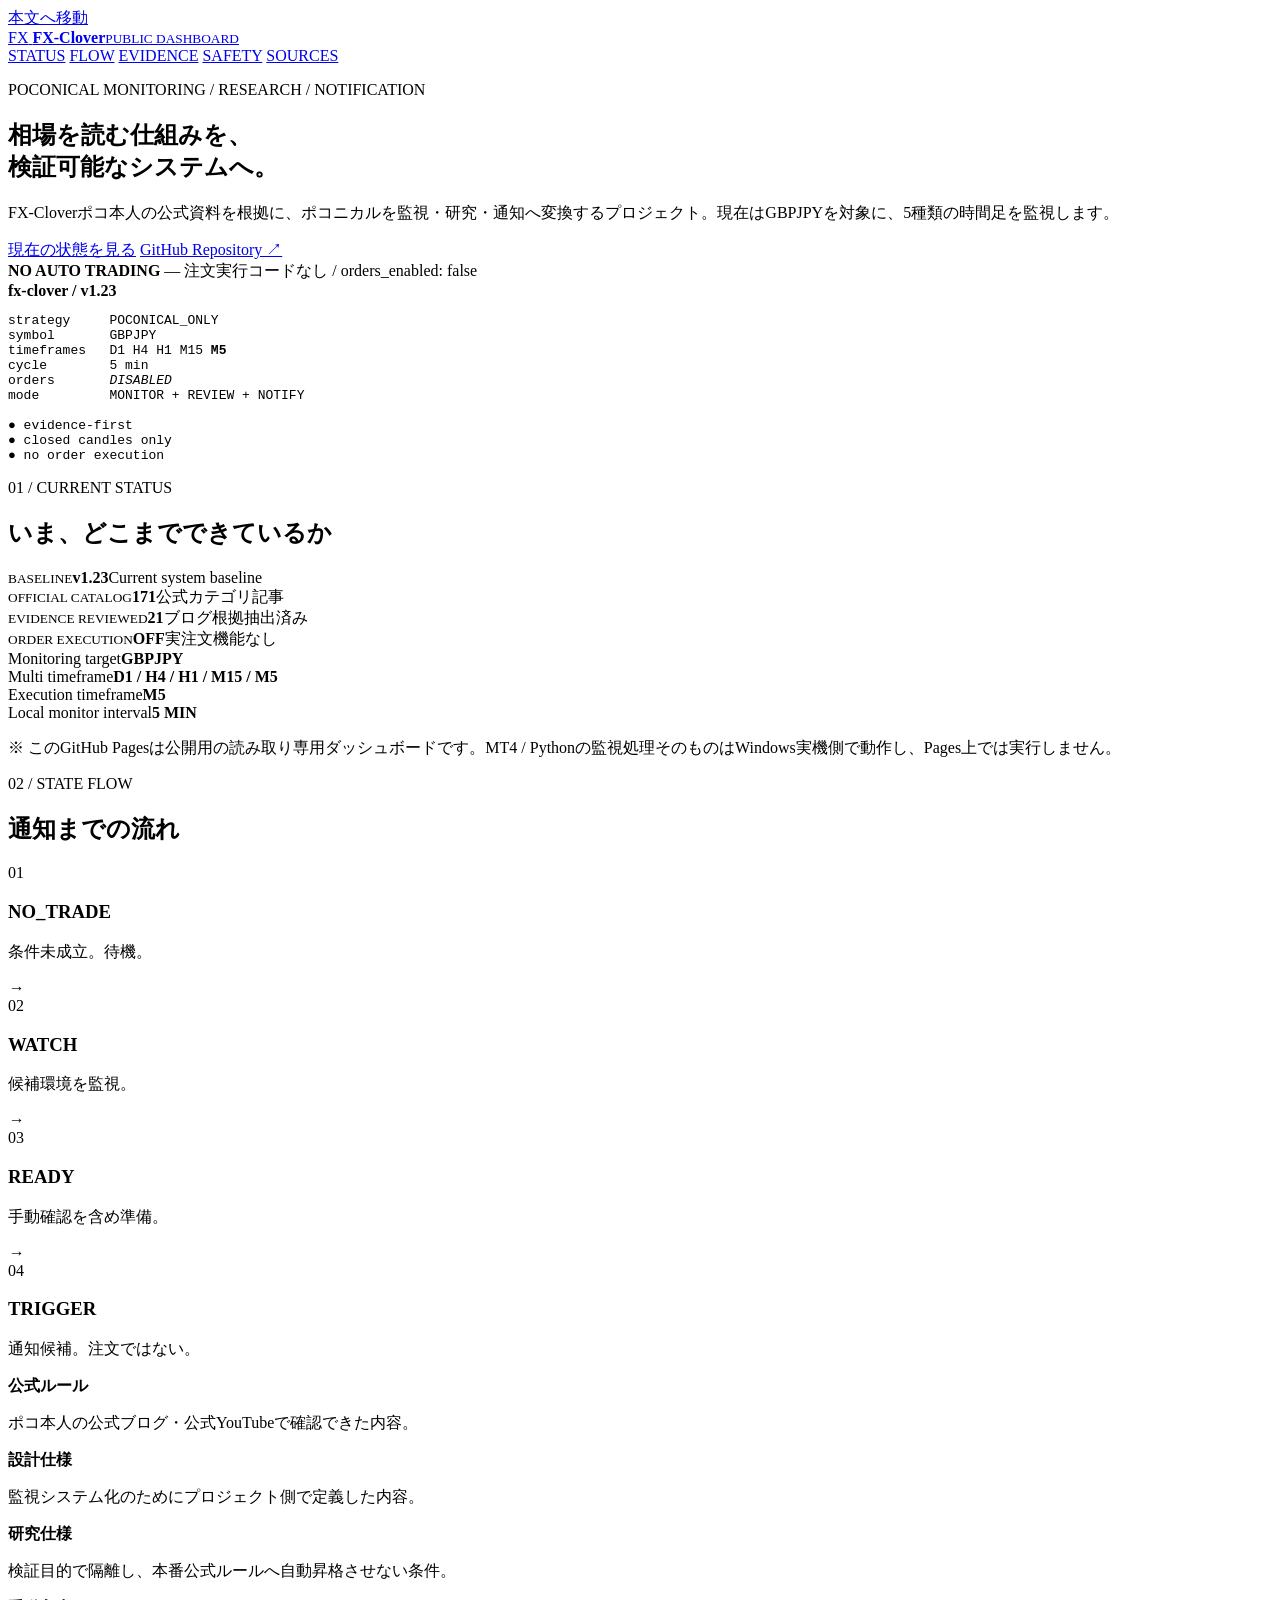
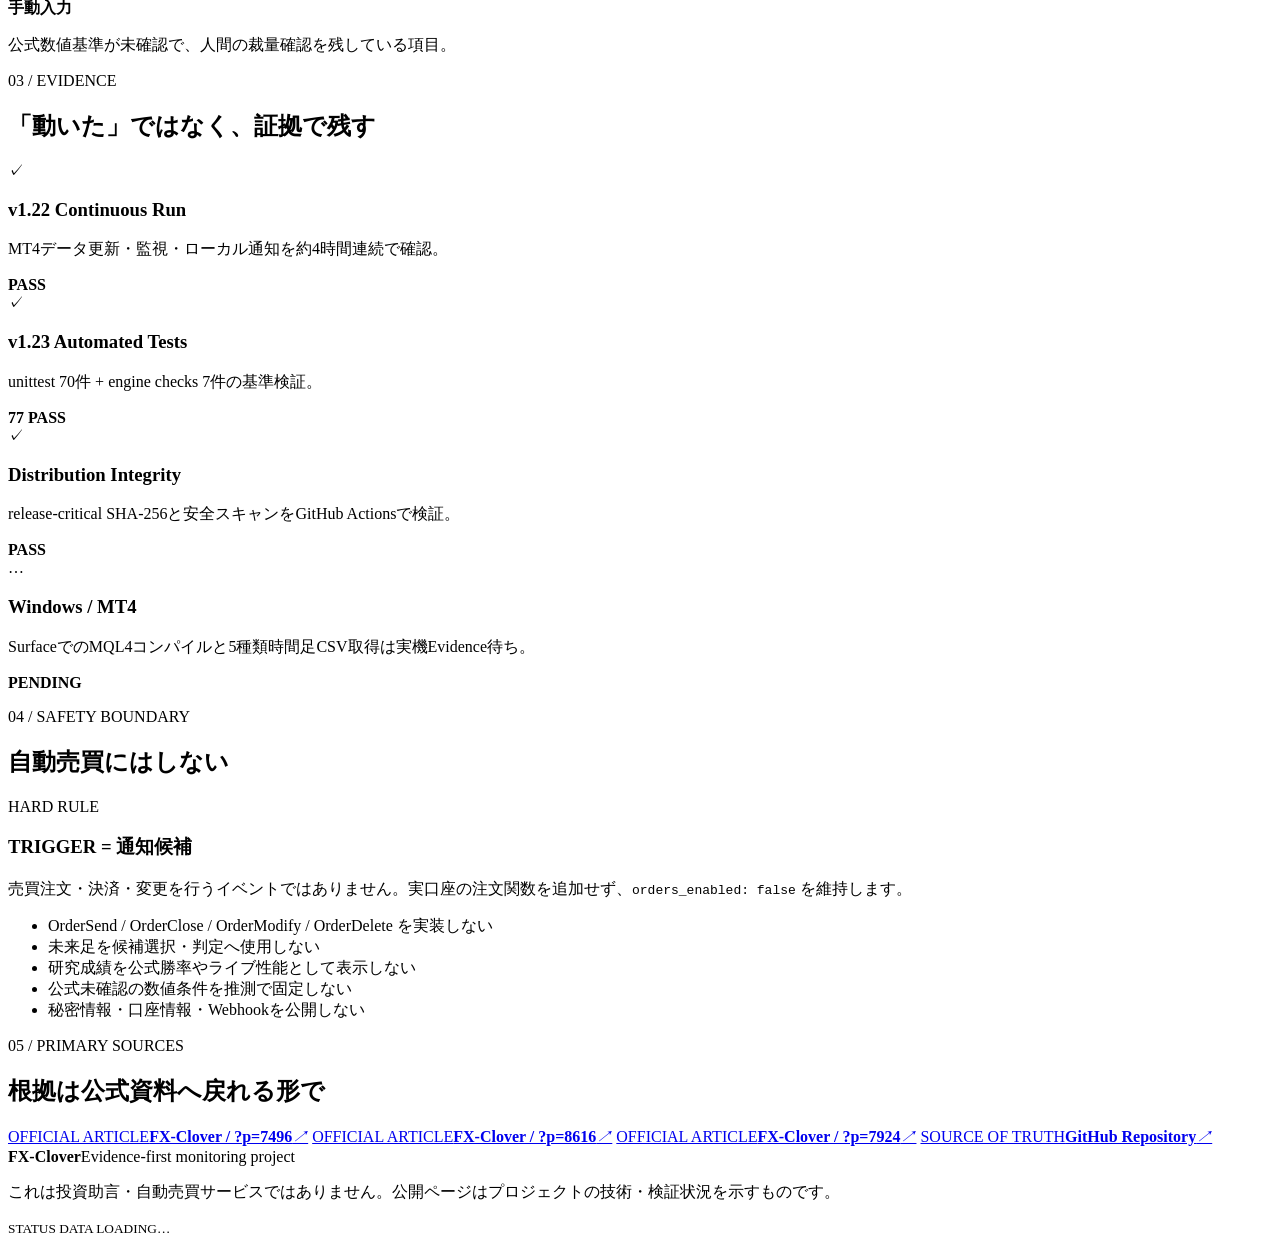
==== site/index.html @ 18929f88 "Add public FX-Clover dashboard shell" ====
<!doctype html>
<html lang="ja">
<head>
  <meta charset="utf-8">
  <meta name="viewport" content="width=device-width,initial-scale=1">
  <meta name="description" content="FX-Clover / ポコニカル監視・研究・通知システムの公開ステータスダッシュボード。自動売買は行いません。">
  <meta name="theme-color" content="#07110d">
  <title>FX-Clover | Public Dashboard</title>
  <link rel="stylesheet" href="./assets/style.css">
</head>
<body>
  <a class="skip" href="#main">本文へ移動</a>
  <header class="topbar">
    <a class="brand" href="#top" aria-label="FX-Clover ホーム">
      <span class="brand-mark">FX</span>
      <span><strong>FX-Clover</strong><small>PUBLIC DASHBOARD</small></span>
    </a>
    <nav aria-label="メインナビゲーション">
      <a href="#status">STATUS</a>
      <a href="#flow">FLOW</a>
      <a href="#evidence">EVIDENCE</a>
      <a href="#safety">SAFETY</a>
      <a href="#sources">SOURCES</a>
    </nav>
  </header>

  <main id="main">
    <section class="hero" id="top">
      <div class="hero-grid">
        <div class="hero-copy">
          <p class="eyebrow">POCONICAL MONITORING / RESEARCH / NOTIFICATION</p>
          <h1>相場を読む仕組みを、<br><span>検証可能なシステム</span>へ。</h1>
          <p class="lead">FX-Cloverポコ本人の公式資料を根拠に、ポコニカルを監視・研究・通知へ変換するプロジェクト。現在はGBPJPYを対象に、5種類の時間足を監視します。</p>
          <div class="hero-actions">
            <a class="button primary" href="#status">現在の状態を見る</a>
            <a class="button ghost" href="https://github.com/oosaka0123-sudo/fx-clover" target="_blank" rel="noopener noreferrer">GitHub Repository ↗</a>
          </div>
          <div class="safety-line"><span class="pulse" aria-hidden="true"></span><strong>NO AUTO TRADING</strong> — 注文実行コードなし / orders_enabled: false</div>
        </div>
        <div class="terminal" aria-label="FX-Clover システム概要">
          <div class="terminal-bar"><span></span><span></span><span></span><b>fx-clover / v1.23</b></div>
          <pre><code><span class="muted">strategy</span>     POCONICAL_ONLY
<span class="muted">symbol</span>       GBPJPY
<span class="muted">timeframes</span>   D1 H4 H1 M15 <strong>M5</strong>
<span class="muted">cycle</span>        5 min
<span class="muted">orders</span>       <em>DISABLED</em>
<span class="muted">mode</span>         MONITOR + REVIEW + NOTIFY

<span class="ok">●</span> evidence-first
<span class="ok">●</span> closed candles only
<span class="ok">●</span> no order execution</code></pre>
        </div>
      </div>
    </section>

    <section class="section" id="status">
      <div class="section-head"><p>01 / CURRENT STATUS</p><h2>いま、どこまでできているか</h2></div>
      <div class="stats" id="stats" aria-live="polite">
        <article class="stat"><small>BASELINE</small><strong data-key="baseline">v1.23</strong><span>Current system baseline</span></article>
        <article class="stat"><small>OFFICIAL CATALOG</small><strong data-key="catalogArticles">171</strong><span>公式カテゴリ記事</span></article>
        <article class="stat"><small>EVIDENCE REVIEWED</small><strong data-key="evidenceReviewed">21</strong><span>ブログ根拠抽出済み</span></article>
        <article class="stat"><small>ORDER EXECUTION</small><strong class="safe">OFF</strong><span>実注文機能なし</span></article>
      </div>
      <div class="status-panel">
        <div><span>Monitoring target</span><strong>GBPJPY</strong></div>
        <div><span>Multi timeframe</span><strong>D1 / H4 / H1 / M15 / M5</strong></div>
        <div><span>Execution timeframe</span><strong>M5</strong></div>
        <div><span>Local monitor interval</span><strong>5 MIN</strong></div>
      </div>
      <p class="note">※ このGitHub Pagesは公開用の読み取り専用ダッシュボードです。MT4 / Pythonの監視処理そのものはWindows実機側で動作し、Pages上では実行しません。</p>
    </section>

    <section class="section" id="flow">
      <div class="section-head"><p>02 / STATE FLOW</p><h2>通知までの流れ</h2></div>
      <div class="flow">
        <article><span>01</span><h3>NO_TRADE</h3><p>条件未成立。待機。</p></article>
        <i>→</i>
        <article><span>02</span><h3>WATCH</h3><p>候補環境を監視。</p></article>
        <i>→</i>
        <article><span>03</span><h3>READY</h3><p>手動確認を含め準備。</p></article>
        <i>→</i>
        <article class="accent"><span>04</span><h3>TRIGGER</h3><p>通知候補。注文ではない。</p></article>
      </div>
      <div class="classification-grid">
        <article><b class="badge official">公式ルール</b><p>ポコ本人の公式ブログ・公式YouTubeで確認できた内容。</p></article>
        <article><b class="badge design">設計仕様</b><p>監視システム化のためにプロジェクト側で定義した内容。</p></article>
        <article><b class="badge research">研究仕様</b><p>検証目的で隔離し、本番公式ルールへ自動昇格させない条件。</p></article>
        <article><b class="badge manual">手動入力</b><p>公式数値基準が未確認で、人間の裁量確認を残している項目。</p></article>
      </div>
    </section>

    <section class="section" id="evidence">
      <div class="section-head"><p>03 / EVIDENCE</p><h2>「動いた」ではなく、証拠で残す</h2></div>
      <div class="evidence-grid">
        <article><div class="icon">✓</div><h3>v1.22 Continuous Run</h3><p>MT4データ更新・監視・ローカル通知を約4時間連続で確認。</p><strong>PASS</strong></article>
        <article><div class="icon">✓</div><h3>v1.23 Automated Tests</h3><p>unittest 70件 + engine checks 7件の基準検証。</p><strong>77 PASS</strong></article>
        <article><div class="icon">✓</div><h3>Distribution Integrity</h3><p>release-critical SHA-256と安全スキャンをGitHub Actionsで検証。</p><strong>PASS</strong></article>
        <article><div class="icon pending">…</div><h3>Windows / MT4</h3><p>SurfaceでのMQL4コンパイルと5種類時間足CSV取得は実機Evidence待ち。</p><strong class="pending-text">PENDING</strong></article>
      </div>
    </section>

    <section class="section" id="safety">
      <div class="section-head"><p>04 / SAFETY BOUNDARY</p><h2>自動売買にはしない</h2></div>
      <div class="safety-box">
        <div><p class="eyebrow">HARD RULE</p><h3>TRIGGER = 通知候補</h3><p>売買注文・決済・変更を行うイベントではありません。実口座の注文関数を追加せず、<code>orders_enabled: false</code> を維持します。</p></div>
        <ul>
          <li>OrderSend / OrderClose / OrderModify / OrderDelete を実装しない</li>
          <li>未来足を候補選択・判定へ使用しない</li>
          <li>研究成績を公式勝率やライブ性能として表示しない</li>
          <li>公式未確認の数値条件を推測で固定しない</li>
          <li>秘密情報・口座情報・Webhookを公開しない</li>
        </ul>
      </div>
    </section>

    <section class="section" id="sources">
      <div class="section-head"><p>05 / PRIMARY SOURCES</p><h2>根拠は公式資料へ戻れる形で</h2></div>
      <div class="source-list">
        <a href="https://fx-clover.com/?p=7496" target="_blank" rel="noopener noreferrer"><span>OFFICIAL ARTICLE</span><strong>FX-Clover / ?p=7496</strong><i>↗</i></a>
        <a href="https://fx-clover.com/?p=8616" target="_blank" rel="noopener noreferrer"><span>OFFICIAL ARTICLE</span><strong>FX-Clover / ?p=8616</strong><i>↗</i></a>
        <a href="https://fx-clover.com/?p=7924" target="_blank" rel="noopener noreferrer"><span>OFFICIAL ARTICLE</span><strong>FX-Clover / ?p=7924</strong><i>↗</i></a>
        <a href="https://github.com/oosaka0123-sudo/fx-clover" target="_blank" rel="noopener noreferrer"><span>SOURCE OF TRUTH</span><strong>GitHub Repository</strong><i>↗</i></a>
      </div>
    </section>
  </main>

  <footer><div><strong>FX-Clover</strong><span>Evidence-first monitoring project</span></div><p>これは投資助言・自動売買サービスではありません。公開ページはプロジェクトの技術・検証状況を示すものです。</p><small id="updated">STATUS DATA LOADING…</small></footer>
  <script src="./assets/app.js" defer></script>
</body>
</html>
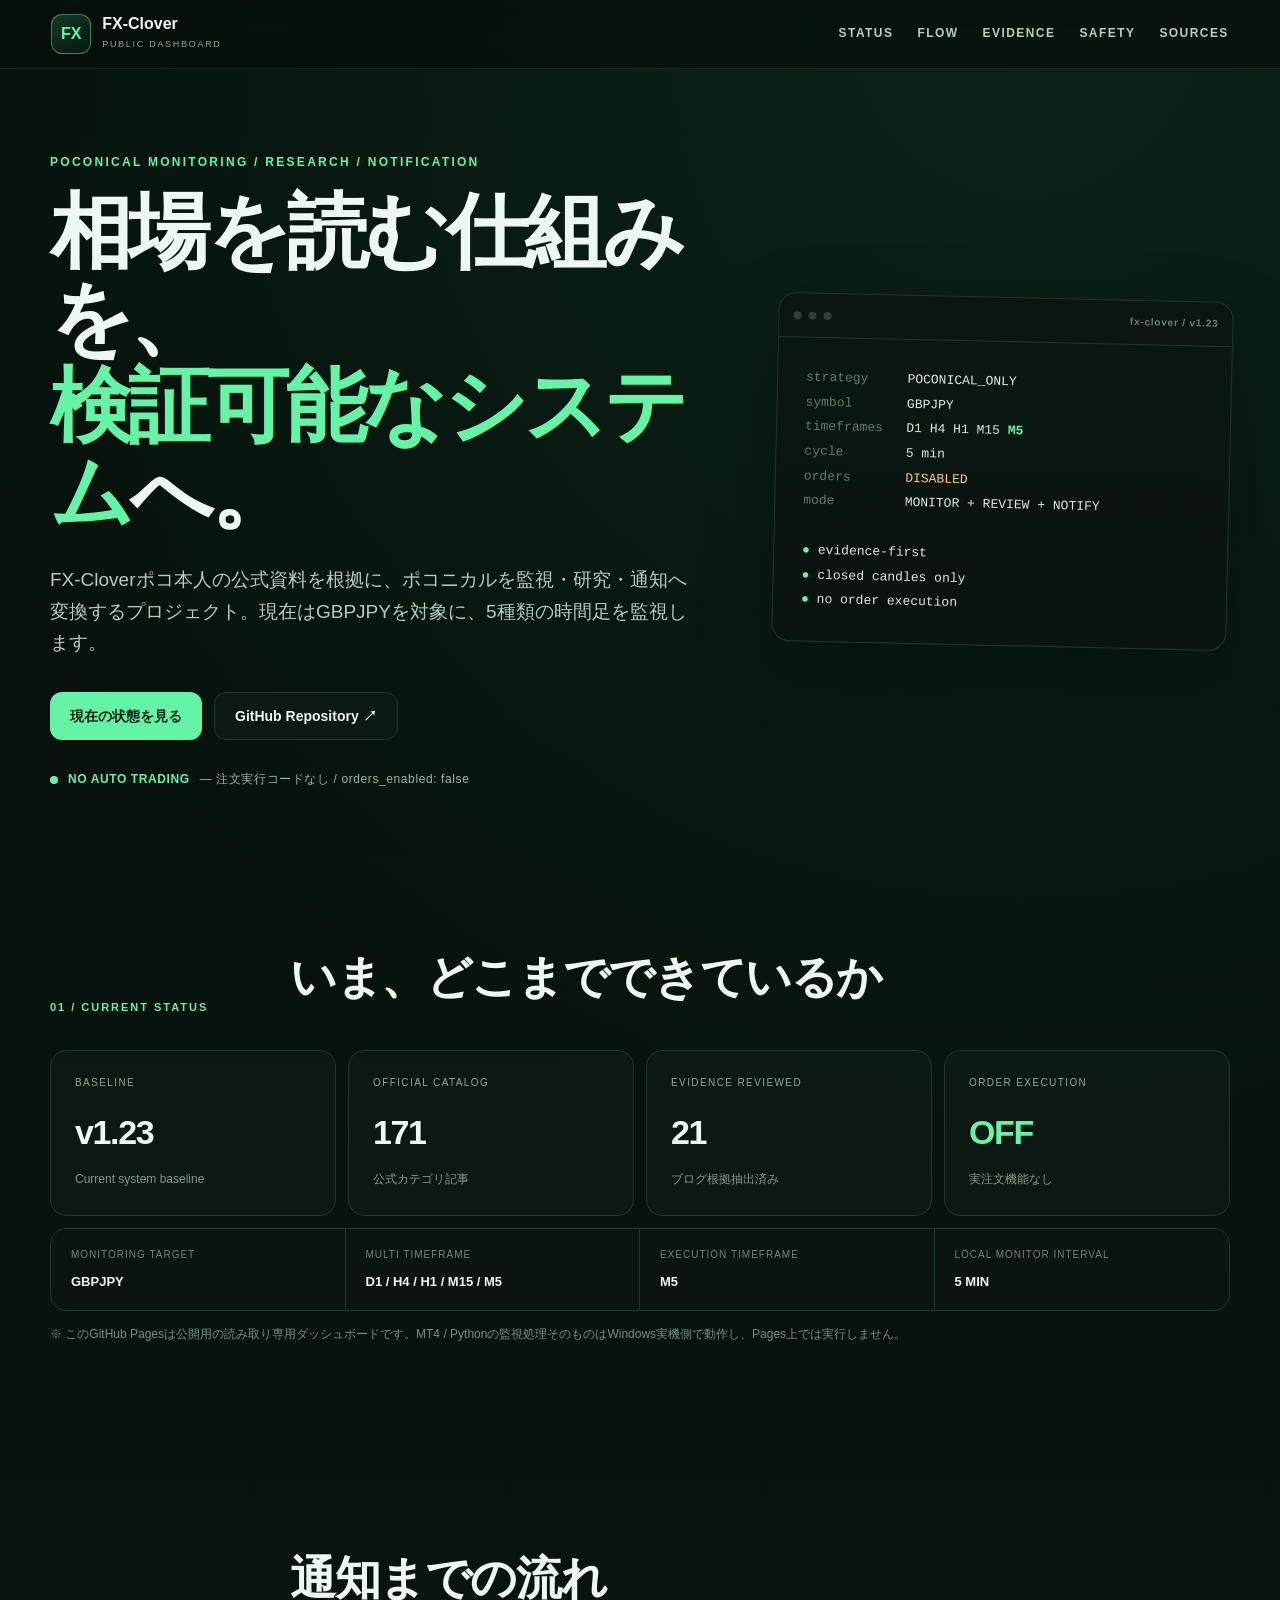
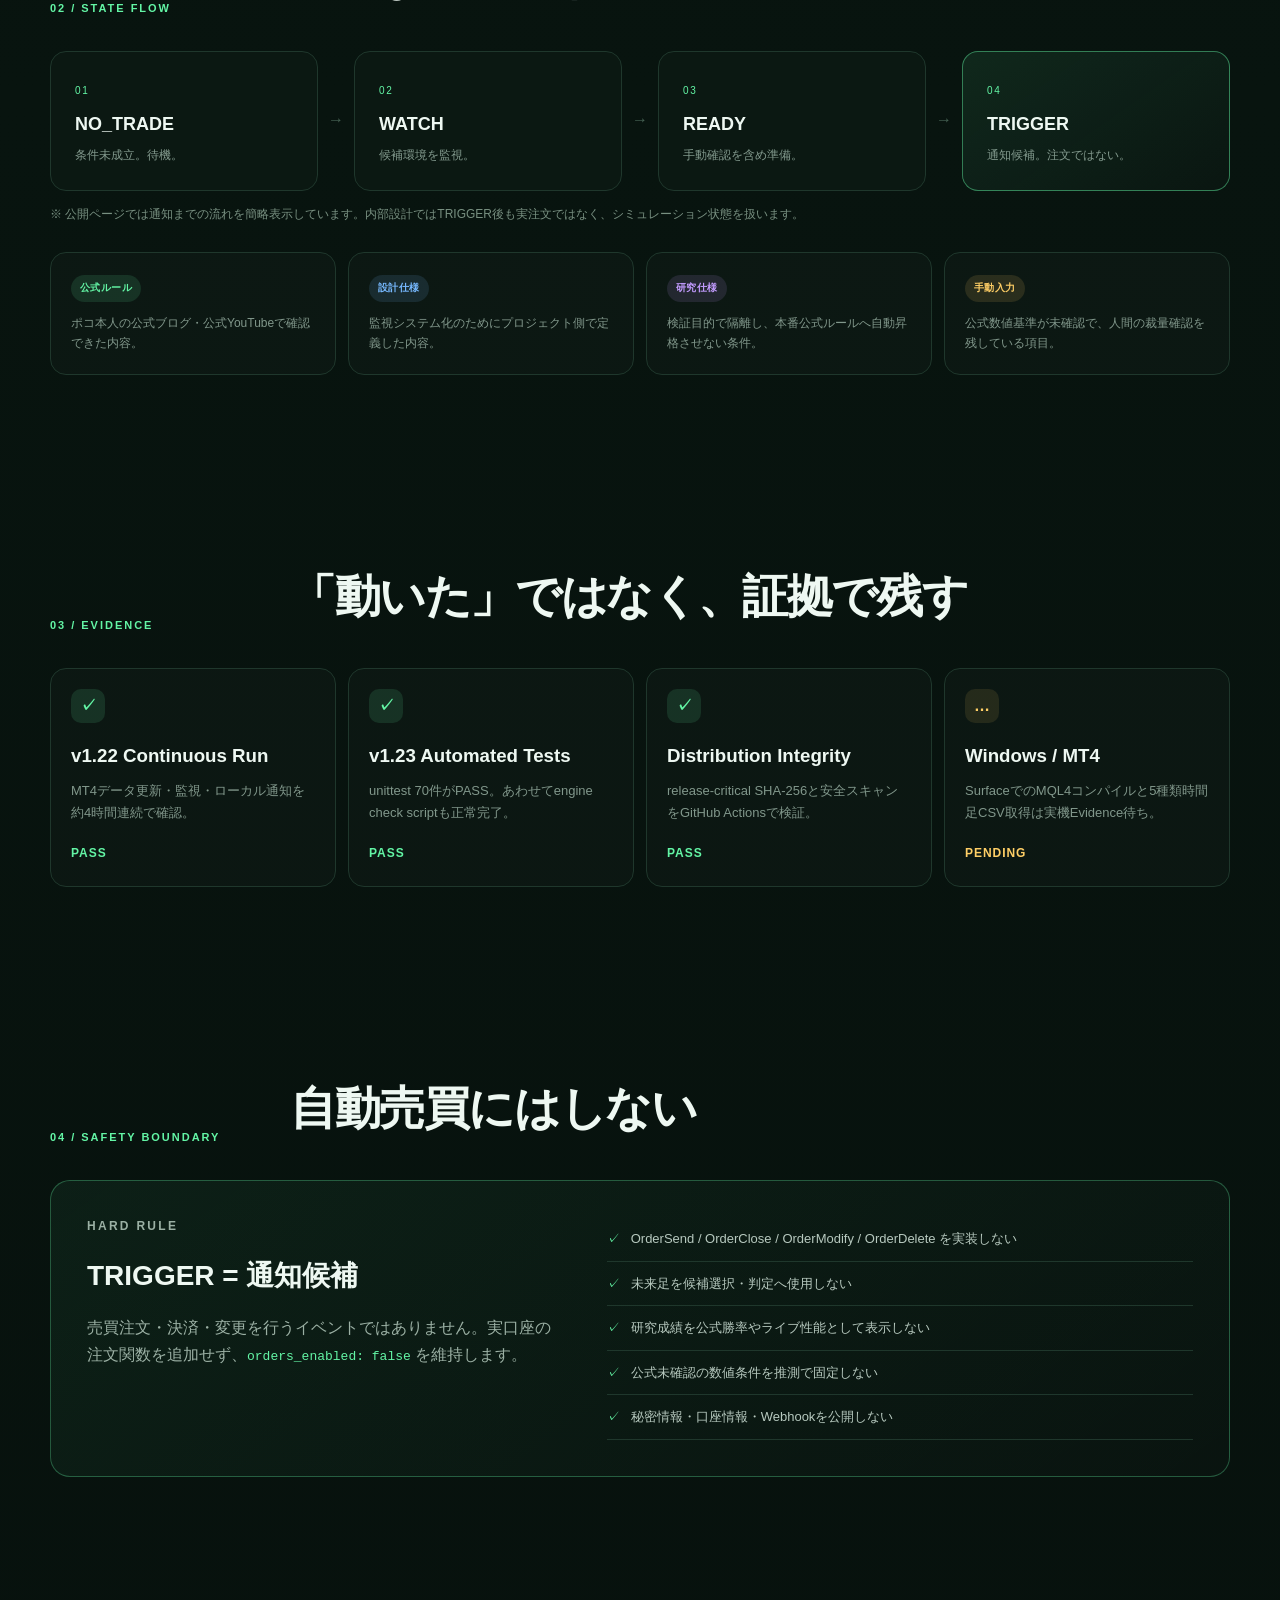
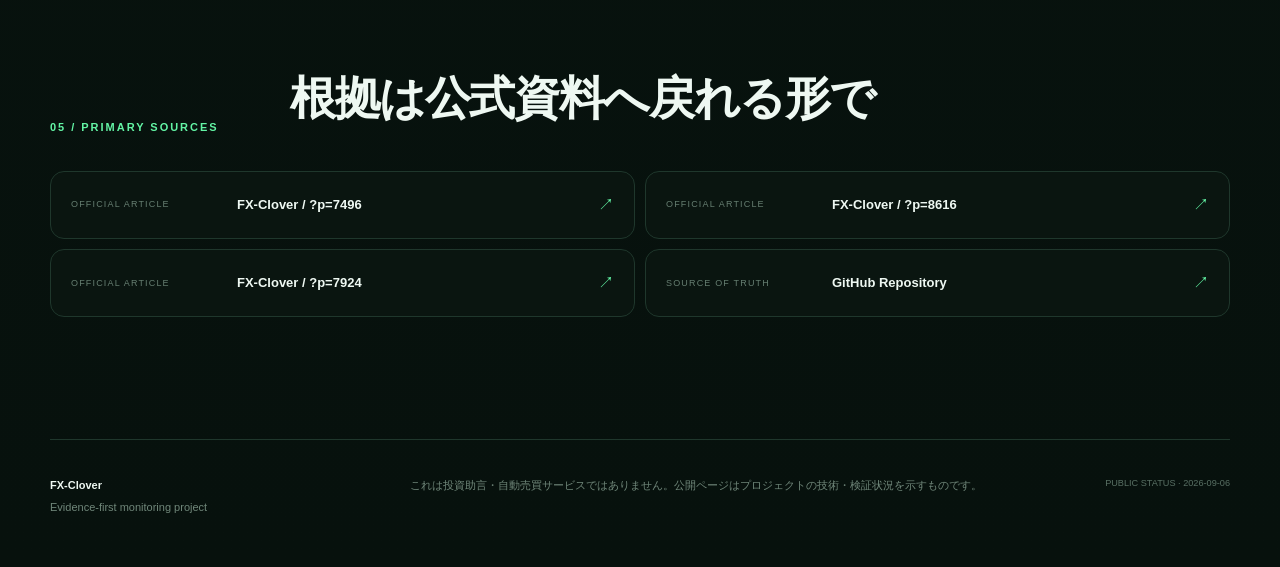
==== commit abcb8a21: "Clarify public evidence and state-flow wording" ====
--- a/site/index.html
+++ b/site/index.html
@@ -81,6 +81,7 @@
         <i>→</i>
         <article class="accent"><span>04</span><h3>TRIGGER</h3><p>通知候補。注文ではない。</p></article>
       </div>
+      <p class="note">※ 公開ページでは通知までの流れを簡略表示しています。内部設計ではTRIGGER後も実注文ではなく、シミュレーション状態を扱います。</p>
       <div class="classification-grid">
         <article><b class="badge official">公式ルール</b><p>ポコ本人の公式ブログ・公式YouTubeで確認できた内容。</p></article>
         <article><b class="badge design">設計仕様</b><p>監視システム化のためにプロジェクト側で定義した内容。</p></article>
@@ -93,7 +94,7 @@
       <div class="section-head"><p>03 / EVIDENCE</p><h2>「動いた」ではなく、証拠で残す</h2></div>
       <div class="evidence-grid">
         <article><div class="icon">✓</div><h3>v1.22 Continuous Run</h3><p>MT4データ更新・監視・ローカル通知を約4時間連続で確認。</p><strong>PASS</strong></article>
-        <article><div class="icon">✓</div><h3>v1.23 Automated Tests</h3><p>unittest 70件 + engine checks 7件の基準検証。</p><strong>77 PASS</strong></article>
+        <article><div class="icon">✓</div><h3>v1.23 Automated Tests</h3><p>unittest 70件がPASS。あわせてengine check scriptも正常完了。</p><strong>PASS</strong></article>
         <article><div class="icon">✓</div><h3>Distribution Integrity</h3><p>release-critical SHA-256と安全スキャンをGitHub Actionsで検証。</p><strong>PASS</strong></article>
         <article><div class="icon pending">…</div><h3>Windows / MT4</h3><p>SurfaceでのMQL4コンパイルと5種類時間足CSV取得は実機Evidence待ち。</p><strong class="pending-text">PENDING</strong></article>
       </div>
--- a/site/assets/style.css
+++ b/site/assets/style.css
@@ -0,0 +1 @@
+:root{--bg:#07110d;--bg2:#0b1712;--panel:#0e1d17;--line:#1f372c;--text:#eef8f2;--muted:#8fa99b;--green:#63f5a5;--green2:#22c978;--amber:#ffcf66;--blue:#77b9ff;--purple:#c39cff;--red:#ff8e8e;--shadow:0 24px 70px rgba(0,0,0,.28)}*{box-sizing:border-box}html{scroll-behavior:smooth}body{margin:0;background:radial-gradient(circle at 80% 0%,rgba(39,166,102,.13),transparent 30%),linear-gradient(180deg,#06100c 0%,#08140f 45%,#07110d 100%);color:var(--text);font-family:Inter,"Noto Sans JP","Hiragino Kaku Gothic ProN",Meiryo,sans-serif;line-height:1.65}.skip{position:absolute;left:-9999px}.skip:focus{left:12px;top:12px;z-index:1000;background:#fff;color:#000;padding:8px 12px;border-radius:8px}.topbar{position:sticky;top:0;z-index:50;display:flex;justify-content:space-between;align-items:center;padding:14px clamp(18px,4vw,54px);background:rgba(6,16,12,.78);backdrop-filter:blur(18px);border-bottom:1px solid rgba(99,245,165,.12)}.brand{display:flex;gap:11px;align-items:center;text-decoration:none;color:var(--text)}.brand-mark{display:grid;place-items:center;width:40px;height:40px;border:1px solid rgba(99,245,165,.45);border-radius:11px;background:linear-gradient(145deg,rgba(99,245,165,.18),rgba(34,201,120,.04));color:var(--green);font-weight:900}.brand strong{display:block;line-height:1}.brand small{display:block;color:var(--muted);font-size:9px;letter-spacing:.19em;margin-top:5px}.topbar nav{display:flex;gap:24px}.topbar nav a{color:#b9cec2;text-decoration:none;font-size:12px;letter-spacing:.12em;font-weight:700}.topbar nav a:hover{color:var(--green)}main{overflow:hidden}.hero,.section{width:min(1180px,calc(100% - 36px));margin:auto}.hero{min-height:80vh;display:grid;align-items:center;padding:84px 0 58px}.hero-grid{display:grid;grid-template-columns:1.18fr .82fr;gap:70px;align-items:center}.eyebrow{margin:0 0 16px;color:var(--green);font-size:12px;font-weight:800;letter-spacing:.19em}.hero h1{font-size:clamp(42px,6.8vw,82px);line-height:1.06;letter-spacing:-.045em;margin:0}.hero h1 span{color:var(--green)}.lead{max-width:720px;margin:28px 0 0;color:#b8cbbf;font-size:clamp(16px,2vw,19px)}.hero-actions{display:flex;gap:12px;flex-wrap:wrap;margin-top:34px}.button{display:inline-flex;align-items:center;justify-content:center;min-height:48px;padding:0 20px;border-radius:12px;text-decoration:none;font-weight:800;font-size:14px}.button.primary{background:var(--green);color:#042012}.button.ghost{border:1px solid var(--line);color:var(--text);background:rgba(255,255,255,.02)}.button:hover{transform:translateY(-1px)}.safety-line{display:flex;align-items:center;gap:10px;margin-top:30px;color:#9fb4a8;font-size:12px;letter-spacing:.05em}.safety-line strong{color:var(--green)}.pulse{width:8px;height:8px;border-radius:50%;background:var(--green);box-shadow:0 0 0 0 rgba(99,245,165,.5);animation:pulse 2s infinite}@keyframes pulse{70%{box-shadow:0 0 0 9px rgba(99,245,165,0)}100%{box-shadow:0 0 0 0 rgba(99,245,165,0)}}.terminal{border:1px solid var(--line);border-radius:18px;background:linear-gradient(180deg,#0b1812,#09130f);box-shadow:var(--shadow);overflow:hidden;transform:rotate(1.3deg)}.terminal-bar{height:44px;display:flex;align-items:center;gap:7px;padding:0 14px;border-bottom:1px solid var(--line);background:#0b1511}.terminal-bar span{width:8px;height:8px;border-radius:50%;background:#284237}.terminal-bar b{margin-left:auto;color:#698376;font-size:10px;letter-spacing:.08em}.terminal pre{margin:0;padding:28px;overflow:auto;color:#dfeae4;font:500 13px/1.9 ui-monospace,SFMono-Regular,Menlo,Consolas,monospace}.terminal .muted{color:#617c6d}.terminal strong,.terminal .ok{color:var(--green)}.terminal em{color:var(--amber);font-style:normal}.section{padding:92px 0}.section-head{display:grid;grid-template-columns:220px 1fr;gap:20px;align-items:end;margin-bottom:34px}.section-head p{color:var(--green);font-size:11px;letter-spacing:.18em;font-weight:800;margin:0}.section-head h2{margin:0;font-size:clamp(28px,4vw,46px);letter-spacing:-.03em}.stats{display:grid;grid-template-columns:repeat(4,1fr);gap:12px}.stat{padding:24px;border:1px solid var(--line);border-radius:16px;background:rgba(255,255,255,.018)}.stat small{display:block;color:var(--muted);font-size:10px;letter-spacing:.14em}.stat strong{display:block;margin:12px 0 5px;font-size:34px;letter-spacing:-.04em}.stat strong.safe{color:var(--green)}.stat span{color:#82998d;font-size:12px}.status-panel{margin-top:12px;display:grid;grid-template-columns:repeat(4,1fr);border:1px solid var(--line);border-radius:16px;overflow:hidden;background:#0a1510}.status-panel div{padding:18px 20px;border-right:1px solid var(--line)}.status-panel div:last-child{border-right:0}.status-panel span{display:block;color:#6f887a;font-size:10px;text-transform:uppercase;letter-spacing:.1em}.status-panel strong{display:block;margin-top:7px;font-size:13px}.note{margin-top:14px;color:#789081;font-size:12px}.flow{display:grid;grid-template-columns:1fr auto 1fr auto 1fr auto 1fr;align-items:stretch;gap:10px}.flow article{padding:24px;border:1px solid var(--line);border-radius:16px;background:#0b1812}.flow article.accent{border-color:rgba(99,245,165,.45);background:linear-gradient(145deg,rgba(99,245,165,.09),rgba(255,255,255,.01))}.flow article span{font-size:10px;color:var(--green);letter-spacing:.16em}.flow h3{margin:8px 0 6px;font-size:18px}.flow p{margin:0;color:#839a8e;font-size:12px}.flow>i{align-self:center;color:#456153;font-style:normal}.classification-grid,.evidence-grid{display:grid;grid-template-columns:repeat(4,1fr);gap:12px;margin-top:28px}.classification-grid article,.evidence-grid article{border:1px solid var(--line);border-radius:16px;padding:20px;background:rgba(255,255,255,.015)}.classification-grid p{margin:12px 0 0;color:#81978b;font-size:12px}.badge{display:inline-block;border-radius:999px;padding:5px 9px;font-size:10px;letter-spacing:.04em}.official{background:rgba(99,245,165,.12);color:var(--green)}.design{background:rgba(119,185,255,.12);color:var(--blue)}.research{background:rgba(195,156,255,.12);color:var(--purple)}.manual{background:rgba(255,207,102,.12);color:var(--amber)}.evidence-grid .icon{display:grid;place-items:center;width:34px;height:34px;border-radius:10px;background:rgba(99,245,165,.12);color:var(--green);font-weight:900}.evidence-grid .icon.pending{background:rgba(255,207,102,.1);color:var(--amber)}.evidence-grid h3{margin:18px 0 8px}.evidence-grid p{margin:0 0 16px;color:#81978b;font-size:13px}.evidence-grid strong{color:var(--green);font-size:12px;letter-spacing:.08em}.evidence-grid .pending-text{color:var(--amber)}.safety-box{display:grid;grid-template-columns:.9fr 1.1fr;gap:40px;padding:36px;border:1px solid rgba(99,245,165,.3);border-radius:20px;background:linear-gradient(145deg,rgba(99,245,165,.06),rgba(255,255,255,.012))}.safety-box h3{font-size:28px;margin:0 0 10px}.safety-box p{color:#9bb0a4}.safety-box code{color:var(--green)}.safety-box ul{margin:0;padding:0;list-style:none}.safety-box li{padding:11px 0 11px 24px;border-bottom:1px solid var(--line);color:#b7c9bf;font-size:13px;position:relative}.safety-box li:before{content:"✓";position:absolute;left:0;color:var(--green)}.source-list{display:grid;grid-template-columns:1fr 1fr;gap:10px}.source-list a{display:grid;grid-template-columns:150px 1fr auto;gap:16px;align-items:center;padding:20px;border:1px solid var(--line);border-radius:14px;text-decoration:none;color:var(--text);background:#0a1510}.source-list a:hover{border-color:#365b48}.source-list span{color:#667e71;font-size:9px;letter-spacing:.13em}.source-list strong{font-size:13px}.source-list i{color:var(--green);font-style:normal}footer{width:min(1180px,calc(100% - 36px));margin:30px auto 0;padding:36px 0 50px;border-top:1px solid var(--line);display:grid;grid-template-columns:1fr 2fr auto;gap:24px;align-items:start;color:#70877a;font-size:11px}footer strong{display:block;color:var(--text)}footer span{display:block;margin-top:4px}footer p{margin:0}footer small{white-space:nowrap;color:#597064}@media(max-width:900px){.topbar nav{display:none}.hero{padding-top:56px}.hero-grid{grid-template-columns:1fr;gap:42px}.terminal{transform:none}.section-head{grid-template-columns:1fr;gap:8px}.stats,.classification-grid,.evidence-grid{grid-template-columns:1fr 1fr}.status-panel{grid-template-columns:1fr 1fr}.status-panel div:nth-child(2){border-right:0}.status-panel div{border-bottom:1px solid var(--line)}.flow{grid-template-columns:1fr}.flow>i{transform:rotate(90deg);justify-self:center}.safety-box{grid-template-columns:1fr}.source-list{grid-template-columns:1fr}footer{grid-template-columns:1fr}}@media(max-width:560px){.hero,.section,footer{width:min(100% - 28px,1180px)}.topbar{padding:12px 14px}.hero h1{font-size:42px}.lead{font-size:15px}.stats,.classification-grid,.evidence-grid,.status-panel{grid-template-columns:1fr}.status-panel div{border-right:0}.section{padding:68px 0}.source-list a{grid-template-columns:1fr auto}.source-list span{grid-column:1 / -1}.safety-box{padding:24px}.terminal pre{padding:20px;font-size:11px}}
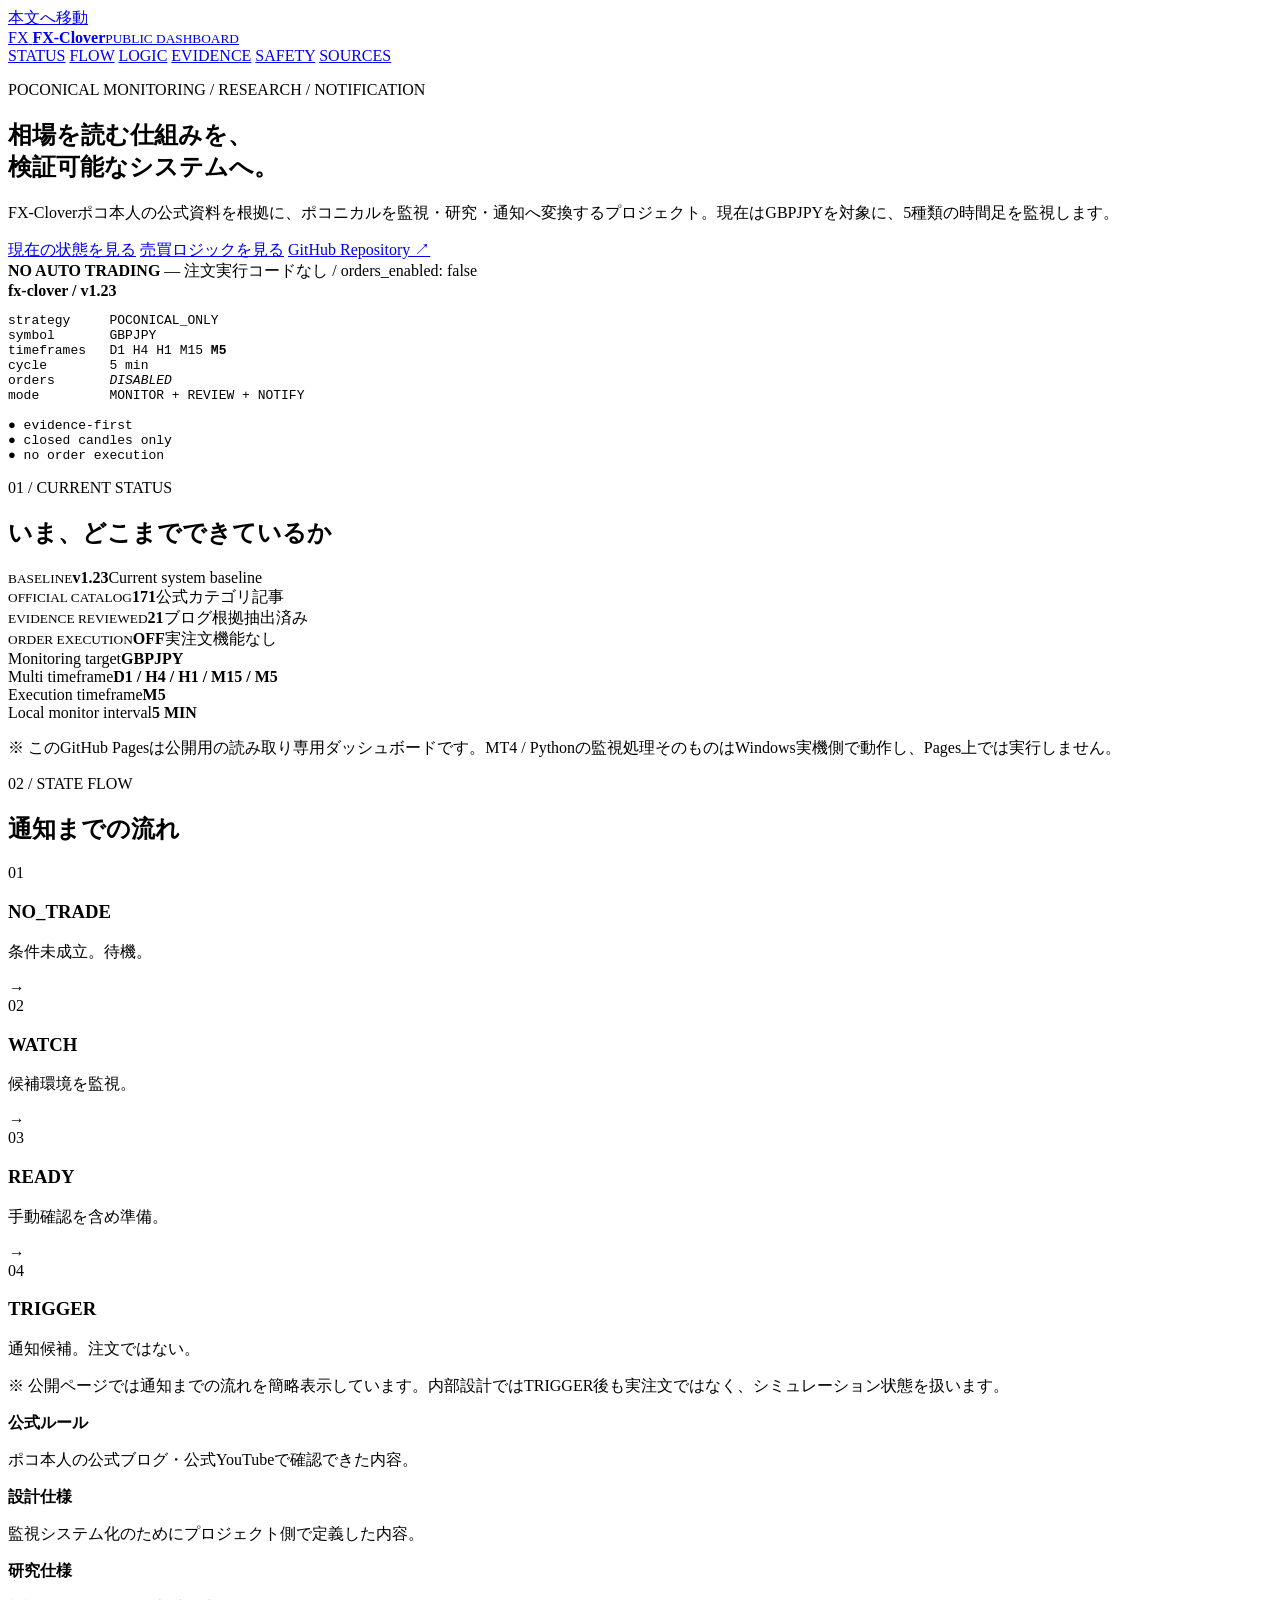
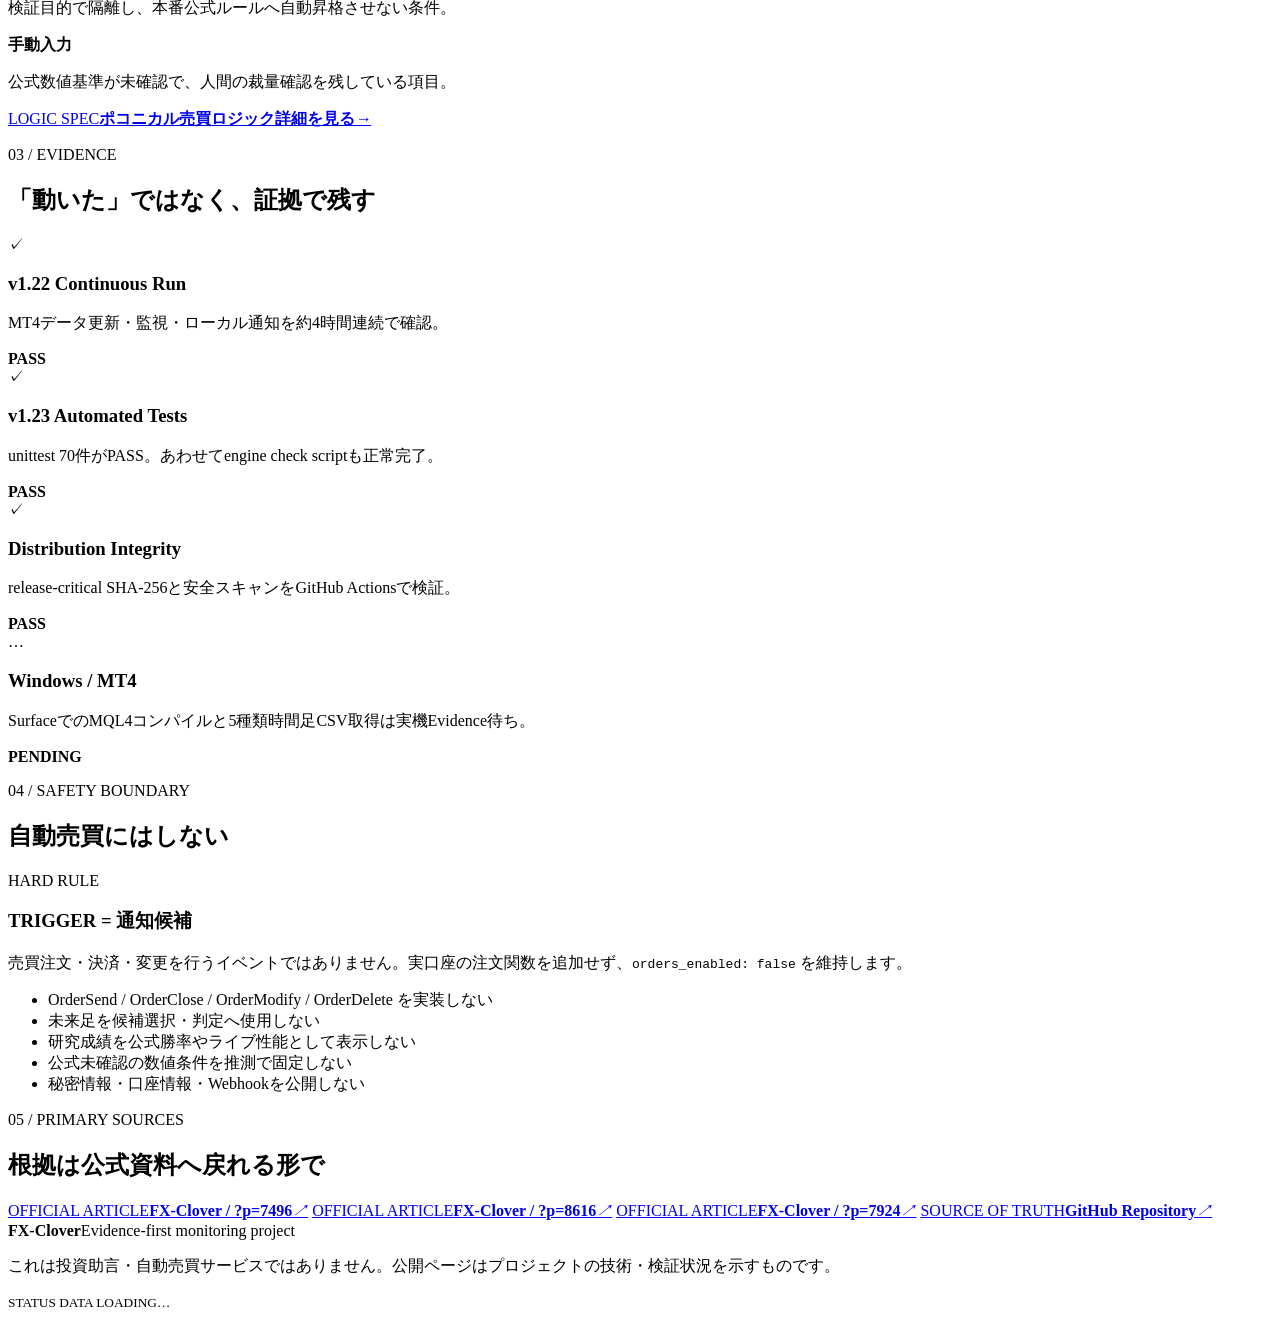
==== commit 120ba37f: "Link public dashboard to trading logic specification" ====
--- a/site/index.html
+++ b/site/index.html
@@ -18,6 +18,7 @@
     <nav aria-label="メインナビゲーション">
       <a href="#status">STATUS</a>
       <a href="#flow">FLOW</a>
+      <a href="./trading-logic.html">LOGIC</a>
       <a href="#evidence">EVIDENCE</a>
       <a href="#safety">SAFETY</a>
       <a href="#sources">SOURCES</a>
@@ -33,6 +34,7 @@
           <p class="lead">FX-Cloverポコ本人の公式資料を根拠に、ポコニカルを監視・研究・通知へ変換するプロジェクト。現在はGBPJPYを対象に、5種類の時間足を監視します。</p>
           <div class="hero-actions">
             <a class="button primary" href="#status">現在の状態を見る</a>
+            <a class="button ghost" href="./trading-logic.html">売買ロジックを見る</a>
             <a class="button ghost" href="https://github.com/oosaka0123-sudo/fx-clover" target="_blank" rel="noopener noreferrer">GitHub Repository ↗</a>
           </div>
           <div class="safety-line"><span class="pulse" aria-hidden="true"></span><strong>NO AUTO TRADING</strong> — 注文実行コードなし / orders_enabled: false</div>
@@ -88,6 +90,9 @@
         <article><b class="badge research">研究仕様</b><p>検証目的で隔離し、本番公式ルールへ自動昇格させない条件。</p></article>
         <article><b class="badge manual">手動入力</b><p>公式数値基準が未確認で、人間の裁量確認を残している項目。</p></article>
       </div>
+      <div class="source-list">
+        <a href="./trading-logic.html"><span>LOGIC SPEC</span><strong>ポコニカル売買ロジック詳細を見る</strong><i>→</i></a>
+      </div>
     </section>
 
     <section class="section" id="evidence">
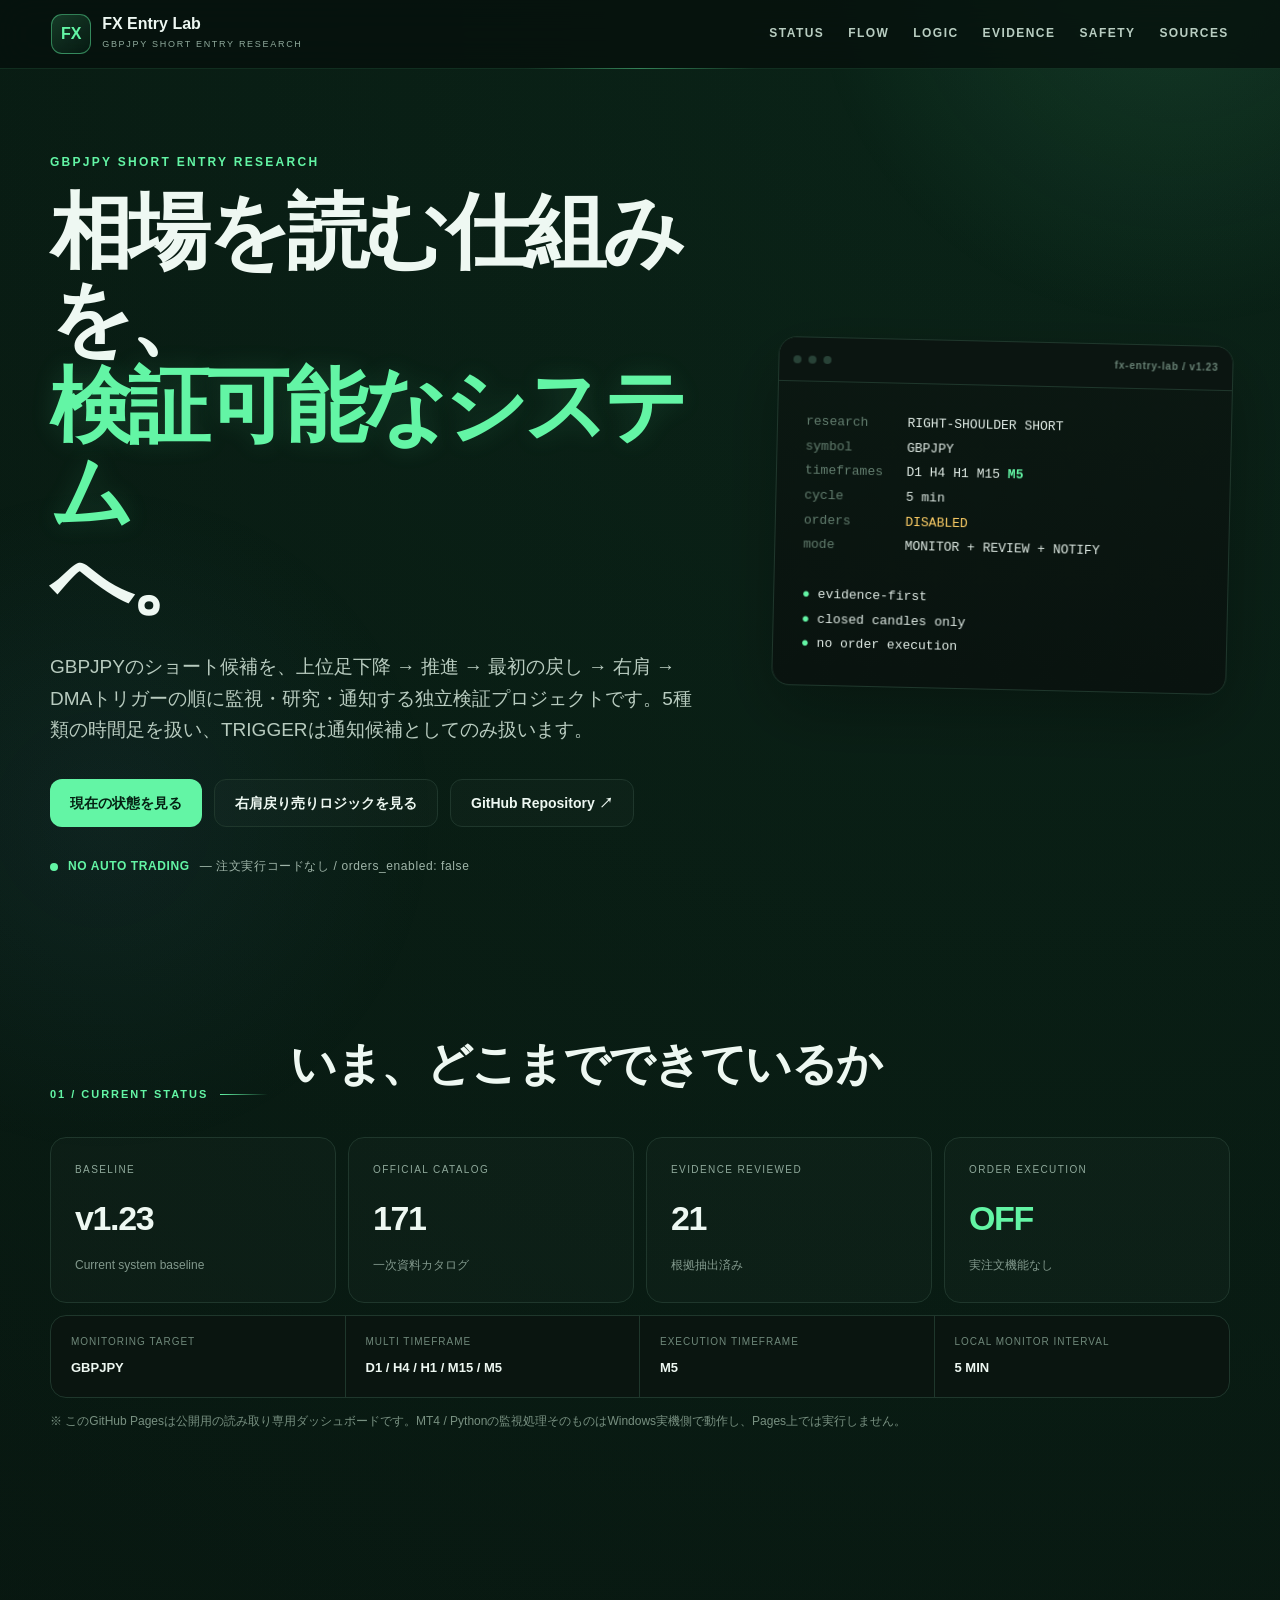
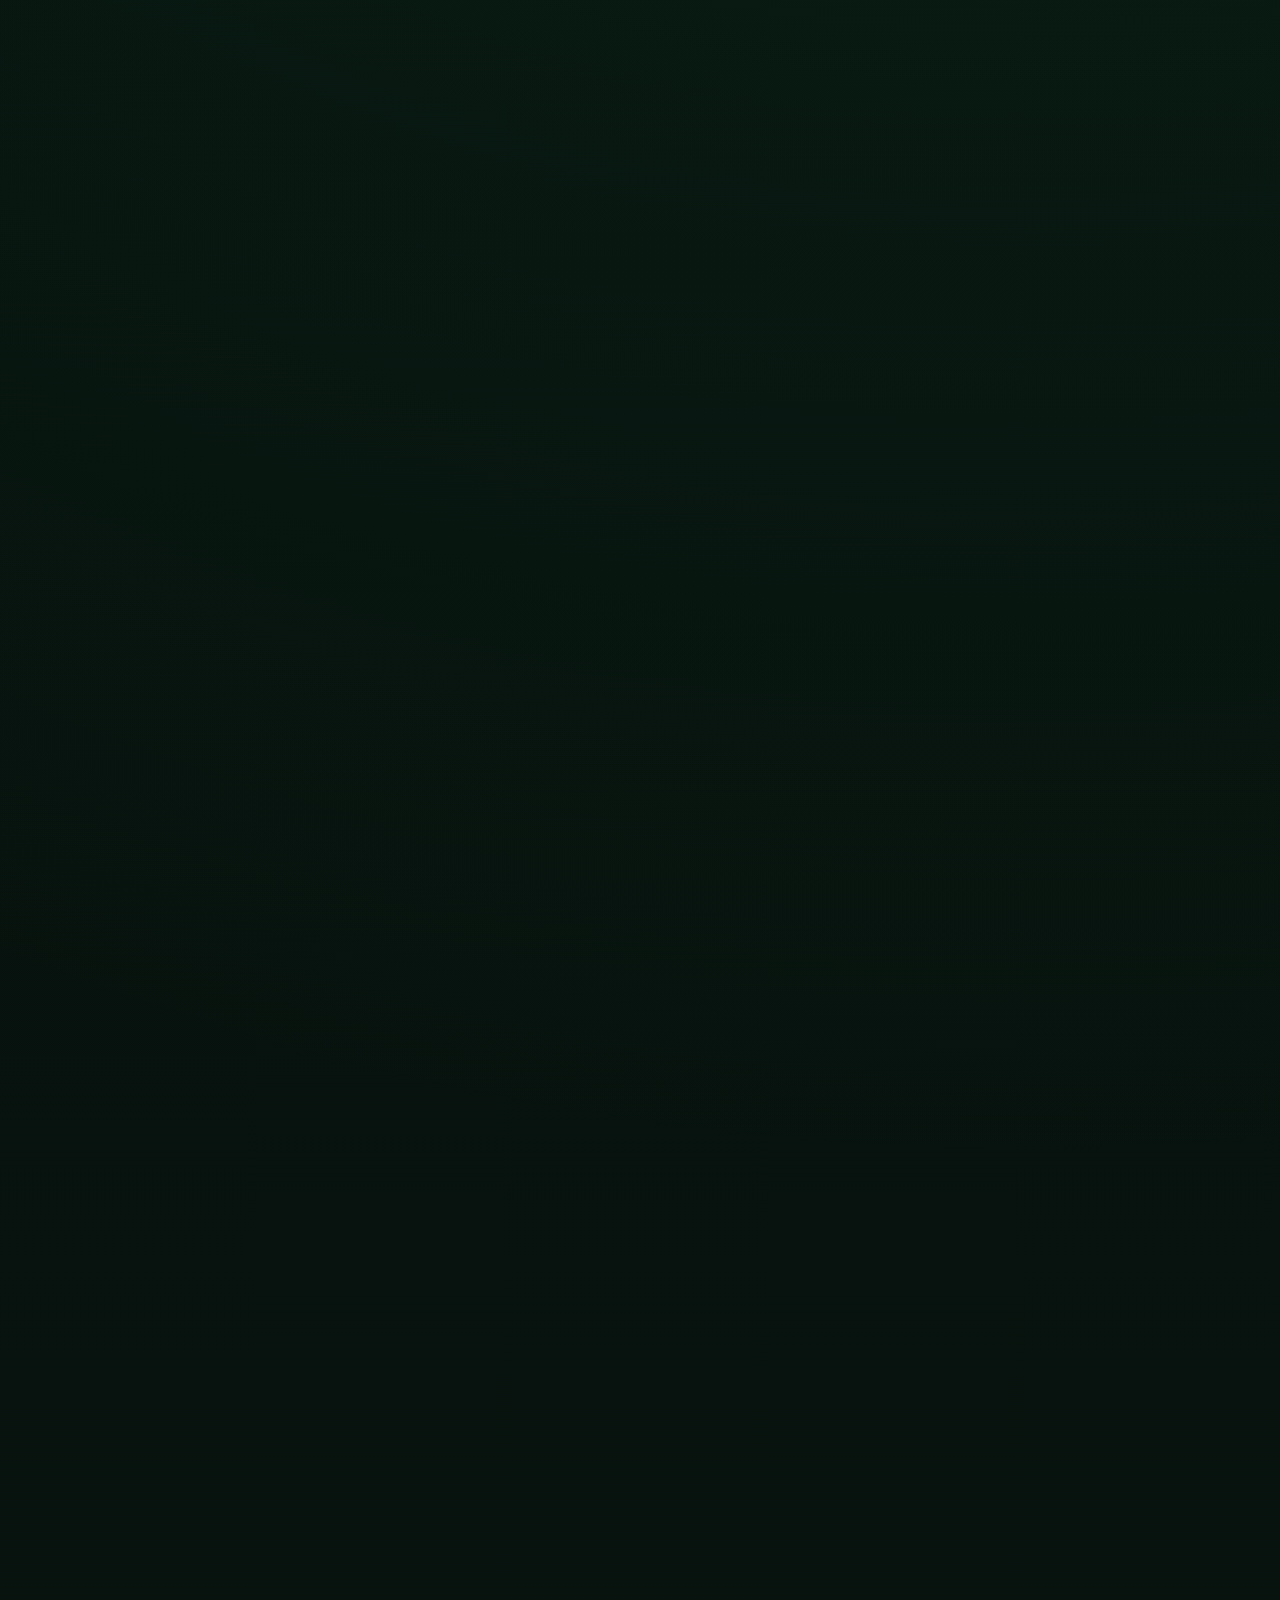
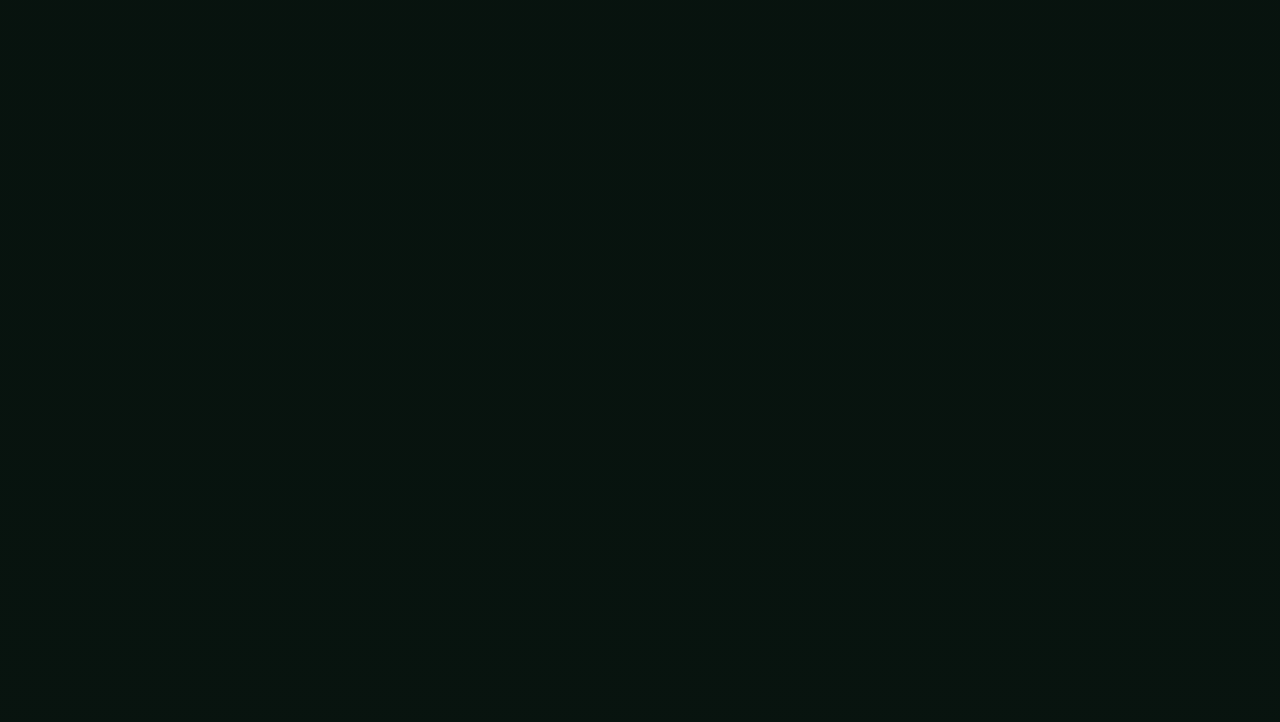
==== commit a674ae77: "Rebrand public dashboard as FX Entry Lab" ====
--- a/site/index.html
+++ b/site/index.html
@@ -3,17 +3,17 @@
 <head>
   <meta charset="utf-8">
   <meta name="viewport" content="width=device-width,initial-scale=1">
-  <meta name="description" content="FX-Clover / ポコニカル監視・研究・通知システムの公開ステータスダッシュボード。自動売買は行いません。">
+  <meta name="description" content="FX Entry Lab — GBPJPY Short Entry Research。右肩戻り売りロジックを監視・研究・通知する独立検証サイト。自動売買は行いません。">
   <meta name="theme-color" content="#07110d">
-  <title>FX-Clover | Public Dashboard</title>
+  <title>FX Entry Lab | GBPJPY Short Entry Research</title>
   <link rel="stylesheet" href="./assets/style.css">
 </head>
 <body>
   <a class="skip" href="#main">本文へ移動</a>
   <header class="topbar">
-    <a class="brand" href="#top" aria-label="FX-Clover ホーム">
+    <a class="brand" href="#top" aria-label="FX Entry Lab ホーム">
       <span class="brand-mark">FX</span>
-      <span><strong>FX-Clover</strong><small>PUBLIC DASHBOARD</small></span>
+      <span><strong>FX Entry Lab</strong><small>GBPJPY SHORT ENTRY RESEARCH</small></span>
     </a>
     <nav aria-label="メインナビゲーション">
       <a href="#status">STATUS</a>
@@ -29,19 +29,19 @@
     <section class="hero" id="top">
       <div class="hero-grid">
         <div class="hero-copy">
-          <p class="eyebrow">POCONICAL MONITORING / RESEARCH / NOTIFICATION</p>
+          <p class="eyebrow">GBPJPY SHORT ENTRY RESEARCH</p>
           <h1>相場を読む仕組みを、<br><span>検証可能なシステム</span>へ。</h1>
-          <p class="lead">FX-Cloverポコ本人の公式資料を根拠に、ポコニカルを監視・研究・通知へ変換するプロジェクト。現在はGBPJPYを対象に、5種類の時間足を監視します。</p>
+          <p class="lead">GBPJPYのショート候補を、上位足下降 → 推進 → 最初の戻し → 右肩 → DMAトリガーの順に監視・研究・通知する独立検証プロジェクトです。5種類の時間足を扱い、TRIGGERは通知候補としてのみ扱います。</p>
           <div class="hero-actions">
             <a class="button primary" href="#status">現在の状態を見る</a>
-            <a class="button ghost" href="./trading-logic.html">売買ロジックを見る</a>
+            <a class="button ghost" href="./trading-logic.html">右肩戻り売りロジックを見る</a>
             <a class="button ghost" href="https://github.com/oosaka0123-sudo/fx-clover" target="_blank" rel="noopener noreferrer">GitHub Repository ↗</a>
           </div>
           <div class="safety-line"><span class="pulse" aria-hidden="true"></span><strong>NO AUTO TRADING</strong> — 注文実行コードなし / orders_enabled: false</div>
         </div>
-        <div class="terminal" aria-label="FX-Clover システム概要">
-          <div class="terminal-bar"><span></span><span></span><span></span><b>fx-clover / v1.23</b></div>
-          <pre><code><span class="muted">strategy</span>     POCONICAL_ONLY
+        <div class="terminal" aria-label="FX Entry Lab システム概要">
+          <div class="terminal-bar"><span></span><span></span><span></span><b>fx-entry-lab / v1.23</b></div>
+          <pre><code><span class="muted">research</span>     RIGHT-SHOULDER SHORT
 <span class="muted">symbol</span>       GBPJPY
 <span class="muted">timeframes</span>   D1 H4 H1 M15 <strong>M5</strong>
 <span class="muted">cycle</span>        5 min
@@ -59,8 +59,8 @@
       <div class="section-head"><p>01 / CURRENT STATUS</p><h2>いま、どこまでできているか</h2></div>
       <div class="stats" id="stats" aria-live="polite">
         <article class="stat"><small>BASELINE</small><strong data-key="baseline">v1.23</strong><span>Current system baseline</span></article>
-        <article class="stat"><small>OFFICIAL CATALOG</small><strong data-key="catalogArticles">171</strong><span>公式カテゴリ記事</span></article>
-        <article class="stat"><small>EVIDENCE REVIEWED</small><strong data-key="evidenceReviewed">21</strong><span>ブログ根拠抽出済み</span></article>
+        <article class="stat"><small>OFFICIAL CATALOG</small><strong data-key="catalogArticles">171</strong><span>一次資料カタログ</span></article>
+        <article class="stat"><small>EVIDENCE REVIEWED</small><strong data-key="evidenceReviewed">21</strong><span>根拠抽出済み</span></article>
         <article class="stat"><small>ORDER EXECUTION</small><strong class="safe">OFF</strong><span>実注文機能なし</span></article>
       </div>
       <div class="status-panel">
@@ -85,13 +85,13 @@
       </div>
       <p class="note">※ 公開ページでは通知までの流れを簡略表示しています。内部設計ではTRIGGER後も実注文ではなく、シミュレーション状態を扱います。</p>
       <div class="classification-grid">
-        <article><b class="badge official">公式ルール</b><p>ポコ本人の公式ブログ・公式YouTubeで確認できた内容。</p></article>
+        <article><b class="badge official">公式ルール</b><p>一次資料で確認できた内容。</p></article>
         <article><b class="badge design">設計仕様</b><p>監視システム化のためにプロジェクト側で定義した内容。</p></article>
-        <article><b class="badge research">研究仕様</b><p>検証目的で隔離し、本番公式ルールへ自動昇格させない条件。</p></article>
+        <article><b class="badge research">研究仕様</b><p>検証目的で隔離し、公式ルールへ自動昇格させない条件。</p></article>
         <article><b class="badge manual">手動入力</b><p>公式数値基準が未確認で、人間の裁量確認を残している項目。</p></article>
       </div>
       <div class="source-list">
-        <a href="./trading-logic.html"><span>LOGIC SPEC</span><strong>ポコニカル売買ロジック詳細を見る</strong><i>→</i></a>
+        <a href="./trading-logic.html"><span>LOGIC SPEC</span><strong>右肩戻り売りロジック詳細を見る</strong><i>→</i></a>
       </div>
     </section>
 
@@ -120,17 +120,17 @@
     </section>
 
     <section class="section" id="sources">
-      <div class="section-head"><p>05 / PRIMARY SOURCES</p><h2>根拠は公式資料へ戻れる形で</h2></div>
+      <div class="section-head"><p>05 / PRIMARY SOURCES</p><h2>根拠は一次資料へ戻れる形で</h2></div>
       <div class="source-list">
-        <a href="https://fx-clover.com/?p=7496" target="_blank" rel="noopener noreferrer"><span>OFFICIAL ARTICLE</span><strong>FX-Clover / ?p=7496</strong><i>↗</i></a>
-        <a href="https://fx-clover.com/?p=8616" target="_blank" rel="noopener noreferrer"><span>OFFICIAL ARTICLE</span><strong>FX-Clover / ?p=8616</strong><i>↗</i></a>
-        <a href="https://fx-clover.com/?p=7924" target="_blank" rel="noopener noreferrer"><span>OFFICIAL ARTICLE</span><strong>FX-Clover / ?p=7924</strong><i>↗</i></a>
+        <a href="https://fx-clover.com/?p=7496" target="_blank" rel="noopener noreferrer"><span>PRIMARY SOURCE</span><strong>FX-Clover / ?p=7496</strong><i>↗</i></a>
+        <a href="https://fx-clover.com/?p=8616" target="_blank" rel="noopener noreferrer"><span>PRIMARY SOURCE</span><strong>FX-Clover / ?p=8616</strong><i>↗</i></a>
+        <a href="https://fx-clover.com/?p=7924" target="_blank" rel="noopener noreferrer"><span>PRIMARY SOURCE</span><strong>FX-Clover / ?p=7924</strong><i>↗</i></a>
         <a href="https://github.com/oosaka0123-sudo/fx-clover" target="_blank" rel="noopener noreferrer"><span>SOURCE OF TRUTH</span><strong>GitHub Repository</strong><i>↗</i></a>
       </div>
     </section>
   </main>
 
-  <footer><div><strong>FX-Clover</strong><span>Evidence-first monitoring project</span></div><p>これは投資助言・自動売買サービスではありません。公開ページはプロジェクトの技術・検証状況を示すものです。</p><small id="updated">STATUS DATA LOADING…</small></footer>
+  <footer><div><strong>FX Entry Lab</strong><span>GBPJPY Short Entry Research</span></div><p>本サイトは独立した研究・検証用の情報サイトです。特定の公式サービス、運営者、考案者との提携・公認・運営関係はありません。売買助言や自動売買を目的とするものではなく、実注文は行いません。</p><small id="updated">STATUS DATA LOADING…</small></footer>
   <script src="./assets/app.js" defer></script>
 </body>
 </html>
--- a/site/assets/style.css
+++ b/site/assets/style.css
@@ -0,0 +1,4 @@
+:root{--bg:#07110d;--bg2:#0b1712;--panel:#0e1d17;--line:#1f372c;--text:#eef8f2;--muted:#8fa99b;--green:#63f5a5;--green2:#22c978;--amber:#ffcf66;--blue:#77b9ff;--purple:#c39cff;--red:#ff8e8e;--shadow:0 24px 70px rgba(0,0,0,.28)}*{box-sizing:border-box}html{scroll-behavior:smooth}body{margin:0;background:radial-gradient(circle at 80% 0%,rgba(39,166,102,.13),transparent 30%),linear-gradient(180deg,#06100c 0%,#08140f 45%,#07110d 100%);color:var(--text);font-family:Inter,"Noto Sans JP","Hiragino Kaku Gothic ProN",Meiryo,sans-serif;line-height:1.65}.skip{position:absolute;left:-9999px}.skip:focus{left:12px;top:12px;z-index:1000;background:#fff;color:#000;padding:8px 12px;border-radius:8px}.topbar{position:sticky;top:0;z-index:50;display:flex;justify-content:space-between;align-items:center;padding:14px clamp(18px,4vw,54px);background:rgba(6,16,12,.78);backdrop-filter:blur(18px);border-bottom:1px solid rgba(99,245,165,.12)}.brand{display:flex;gap:11px;align-items:center;text-decoration:none;color:var(--text)}.brand-mark{display:grid;place-items:center;width:40px;height:40px;border:1px solid rgba(99,245,165,.45);border-radius:11px;background:linear-gradient(145deg,rgba(99,245,165,.18),rgba(34,201,120,.04));color:var(--green);font-weight:900}.brand strong{display:block;line-height:1}.brand small{display:block;color:var(--muted);font-size:9px;letter-spacing:.19em;margin-top:5px}.topbar nav{display:flex;gap:24px}.topbar nav a{color:#b9cec2;text-decoration:none;font-size:12px;letter-spacing:.12em;font-weight:700}.topbar nav a:hover{color:var(--green)}main{overflow:hidden}.hero,.section{width:min(1180px,calc(100% - 36px));margin:auto}.hero{min-height:80vh;display:grid;align-items:center;padding:84px 0 58px}.hero-grid{display:grid;grid-template-columns:1.18fr .82fr;gap:70px;align-items:center}.eyebrow{margin:0 0 16px;color:var(--green);font-size:12px;font-weight:800;letter-spacing:.19em}.hero h1{font-size:clamp(42px,6.8vw,82px);line-height:1.06;letter-spacing:-.045em;margin:0}.hero h1 span{color:var(--green)}.lead{max-width:720px;margin:28px 0 0;color:#b8cbbf;font-size:clamp(16px,2vw,19px)}.hero-actions{display:flex;gap:12px;flex-wrap:wrap;margin-top:34px}.button{display:inline-flex;align-items:center;justify-content:center;min-height:48px;padding:0 20px;border-radius:12px;text-decoration:none;font-weight:800;font-size:14px}.button.primary{background:var(--green);color:#042012}.button.ghost{border:1px solid var(--line);color:var(--text);background:rgba(255,255,255,.02)}.button:hover{transform:translateY(-1px)}.safety-line{display:flex;align-items:center;gap:10px;margin-top:30px;color:#9fb4a8;font-size:12px;letter-spacing:.05em}.safety-line strong{color:var(--green)}.pulse{width:8px;height:8px;border-radius:50%;background:var(--green);box-shadow:0 0 0 0 rgba(99,245,165,.5);animation:pulse 2s infinite}@keyframes pulse{70%{box-shadow:0 0 0 9px rgba(99,245,165,0)}100%{box-shadow:0 0 0 0 rgba(99,245,165,0)}}.terminal{border:1px solid var(--line);border-radius:18px;background:linear-gradient(180deg,#0b1812,#09130f);box-shadow:var(--shadow);overflow:hidden;transform:rotate(1.3deg)}.terminal-bar{height:44px;display:flex;align-items:center;gap:7px;padding:0 14px;border-bottom:1px solid var(--line);background:#0b1511}.terminal-bar span{width:8px;height:8px;border-radius:50%;background:#284237}.terminal-bar b{margin-left:auto;color:#698376;font-size:10px;letter-spacing:.08em}.terminal pre{margin:0;padding:28px;overflow:auto;color:#dfeae4;font:500 13px/1.9 ui-monospace,SFMono-Regular,Menlo,Consolas,monospace}.terminal .muted{color:#617c6d}.terminal strong,.terminal .ok{color:var(--green)}.terminal em{color:var(--amber);font-style:normal}.section{padding:92px 0}.section-head{display:grid;grid-template-columns:220px 1fr;gap:20px;align-items:end;margin-bottom:34px}.section-head p{color:var(--green);font-size:11px;letter-spacing:.18em;font-weight:800;margin:0}.section-head h2{margin:0;font-size:clamp(28px,4vw,46px);letter-spacing:-.03em}.stats{display:grid;grid-template-columns:repeat(4,1fr);gap:12px}.stat{padding:24px;border:1px solid var(--line);border-radius:16px;background:rgba(255,255,255,.018)}.stat small{display:block;color:var(--muted);font-size:10px;letter-spacing:.14em}.stat strong{display:block;margin:12px 0 5px;font-size:34px;letter-spacing:-.04em}.stat strong.safe{color:var(--green)}.stat span{color:#82998d;font-size:12px}.status-panel{margin-top:12px;display:grid;grid-template-columns:repeat(4,1fr);border:1px solid var(--line);border-radius:16px;overflow:hidden;background:#0a1510}.status-panel div{padding:18px 20px;border-right:1px solid var(--line)}.status-panel div:last-child{border-right:0}.status-panel span{display:block;color:#6f887a;font-size:10px;text-transform:uppercase;letter-spacing:.1em}.status-panel strong{display:block;margin-top:7px;font-size:13px}.note{margin-top:14px;color:#789081;font-size:12px}.flow{display:grid;grid-template-columns:1fr auto 1fr auto 1fr auto 1fr;align-items:stretch;gap:10px}.flow article{padding:24px;border:1px solid var(--line);border-radius:16px;background:#0b1812}.flow article.accent{border-color:rgba(99,245,165,.45);background:linear-gradient(145deg,rgba(99,245,165,.09),rgba(255,255,255,.01))}.flow article span{font-size:10px;color:var(--green);letter-spacing:.16em}.flow h3{margin:8px 0 6px;font-size:18px}.flow p{margin:0;color:#839a8e;font-size:12px}.flow>i{align-self:center;color:#456153;font-style:normal}.classification-grid,.evidence-grid{display:grid;grid-template-columns:repeat(4,1fr);gap:12px;margin-top:28px}.classification-grid article,.evidence-grid article{border:1px solid var(--line);border-radius:16px;padding:20px;background:rgba(255,255,255,.015)}.classification-grid p{margin:12px 0 0;color:#81978b;font-size:12px}.badge{display:inline-block;border-radius:999px;padding:5px 9px;font-size:10px;letter-spacing:.04em}.official{background:rgba(99,245,165,.12);color:var(--green)}.design{background:rgba(119,185,255,.12);color:var(--blue)}.research{background:rgba(195,156,255,.12);color:var(--purple)}.manual{background:rgba(255,207,102,.12);color:var(--amber)}.evidence-grid .icon{display:grid;place-items:center;width:34px;height:34px;border-radius:10px;background:rgba(99,245,165,.12);color:var(--green);font-weight:900}.evidence-grid .icon.pending{background:rgba(255,207,102,.1);color:var(--amber)}.evidence-grid h3{margin:18px 0 8px}.evidence-grid p{margin:0 0 16px;color:#81978b;font-size:13px}.evidence-grid strong{color:var(--green);font-size:12px;letter-spacing:.08em}.evidence-grid .pending-text{color:var(--amber)}.safety-box{display:grid;grid-template-columns:.9fr 1.1fr;gap:40px;padding:36px;border:1px solid rgba(99,245,165,.3);border-radius:20px;background:linear-gradient(145deg,rgba(99,245,165,.06),rgba(255,255,255,.012))}.safety-box h3{font-size:28px;margin:0 0 10px}.safety-box p{color:#9bb0a4}.safety-box code{color:var(--green)}.safety-box ul{margin:0;padding:0;list-style:none}.safety-box li{padding:11px 0 11px 24px;border-bottom:1px solid var(--line);color:#b7c9bf;font-size:13px;position:relative}.safety-box li:before{content:"✓";position:absolute;left:0;color:var(--green)}.source-list{display:grid;grid-template-columns:1fr 1fr;gap:10px}.source-list a{display:grid;grid-template-columns:150px 1fr auto;gap:16px;align-items:center;padding:20px;border:1px solid var(--line);border-radius:14px;text-decoration:none;color:var(--text);background:#0a1510}.source-list a:hover{border-color:#365b48}.source-list span{color:#667e71;font-size:9px;letter-spacing:.13em}.source-list strong{font-size:13px}.source-list i{color:var(--green);font-style:normal}footer{width:min(1180px,calc(100% - 36px));margin:30px auto 0;padding:36px 0 50px;border-top:1px solid var(--line);display:grid;grid-template-columns:1fr 2fr auto;gap:24px;align-items:start;color:#70877a;font-size:11px}footer strong{display:block;color:var(--text)}footer span{display:block;margin-top:4px}footer p{margin:0}footer small{white-space:nowrap;color:#597064}@media(max-width:900px){.topbar nav{display:none}.hero{padding-top:56px}.hero-grid{grid-template-columns:1fr;gap:42px}.terminal{transform:none}.section-head{grid-template-columns:1fr;gap:8px}.stats,.classification-grid,.evidence-grid{grid-template-columns:1fr 1fr}.status-panel{grid-template-columns:1fr 1fr}.status-panel div:nth-child(2){border-right:0}.status-panel div{border-bottom:1px solid var(--line)}.flow{grid-template-columns:1fr}.flow>i{transform:rotate(90deg);justify-self:center}.safety-box{grid-template-columns:1fr}.source-list{grid-template-columns:1fr}footer{grid-template-columns:1fr}}@media(max-width:560px){.hero,.section,footer{width:min(100% - 28px,1180px)}.topbar{padding:12px 14px}.hero h1{font-size:42px}.lead{font-size:15px}.stats,.classification-grid,.evidence-grid,.status-panel{grid-template-columns:1fr}.status-panel div{border-right:0}.section{padding:68px 0}.source-list a{grid-template-columns:1fr auto}.source-list span{grid-column:1 / -1}.safety-box{padding:24px}.terminal pre{padding:20px;font-size:11px}}
+
+/* Lightweight motion layer: transform + opacity only, no animation library. */
+body::before{content:"";position:fixed;inset:-25vmax;z-index:-2;pointer-events:none;background:radial-gradient(circle at var(--mx,78%) var(--my,18%),rgba(99,245,165,.11),transparent 19%),radial-gradient(circle at 22% 74%,rgba(119,185,255,.055),transparent 18%);transform:translate3d(0,0,0);animation:ambientDrift 18s ease-in-out infinite alternate}.topbar::after{content:"";position:absolute;left:0;bottom:-1px;width:100%;height:1px;background:linear-gradient(90deg,transparent,var(--green),transparent);opacity:.42;transform:scaleX(.18);transform-origin:center;animation:navScan 5s ease-in-out infinite}.brand-mark{position:relative;overflow:hidden;transition:transform .25s ease,box-shadow .25s ease}.brand-mark::after{content:"";position:absolute;inset:-60%;background:linear-gradient(115deg,transparent 35%,rgba(255,255,255,.32) 50%,transparent 65%);transform:translateX(-75%) rotate(12deg);animation:brandSweep 4.8s ease-in-out infinite}.brand:hover .brand-mark{transform:rotate(-7deg) scale(1.06);box-shadow:0 0 26px rgba(99,245,165,.18)}.topbar nav a{position:relative;transition:color .2s ease,transform .2s ease}.topbar nav a::after{content:"";position:absolute;left:0;right:0;bottom:-8px;height:1px;background:var(--green);transform:scaleX(0);transform-origin:right;transition:transform .24s ease}.topbar nav a:hover{transform:translateY(-2px)}.topbar nav a:hover::after{transform:scaleX(1);transform-origin:left}.hero-copy>*{animation:heroIn .8s both}.hero-copy>.eyebrow{animation-delay:.05s}.hero-copy>h1{animation-delay:.13s}.hero-copy>.lead{animation-delay:.22s}.hero-copy>.hero-actions{animation-delay:.31s}.hero-copy>.safety-line{animation-delay:.39s}.hero h1 span{display:inline-block;position:relative;text-shadow:0 0 26px rgba(99,245,165,.14);animation:headlineGlow 4.5s ease-in-out infinite}.terminal{position:relative;isolation:isolate;animation:terminalFloat 6s ease-in-out infinite;transition:border-color .3s ease,box-shadow .3s ease}.terminal::before{content:"";position:absolute;inset:0;z-index:2;pointer-events:none;background:linear-gradient(180deg,transparent 0%,rgba(99,245,165,.05) 47%,transparent 53%);transform:translateY(-120%);animation:terminalScan 5.8s linear infinite}.terminal:hover{border-color:rgba(99,245,165,.42);box-shadow:0 30px 90px rgba(0,0,0,.34),0 0 35px rgba(99,245,165,.07)}.terminal-bar span:nth-child(1){animation:lamp 2.4s ease-in-out infinite}.terminal-bar span:nth-child(2){animation:lamp 2.4s .25s ease-in-out infinite}.terminal-bar span:nth-child(3){animation:lamp 2.4s .5s ease-in-out infinite}.button{position:relative;overflow:hidden;transition:transform .18s ease,box-shadow .18s ease,border-color .18s ease}.button::before{content:"";position:absolute;inset:0;background:linear-gradient(110deg,transparent 20%,rgba(255,255,255,.22) 48%,transparent 72%);transform:translateX(-140%);transition:transform .52s ease}.button:hover::before{transform:translateX(140%)}.button:hover{transform:translateY(-3px) scale(1.015)}.button.primary:hover{box-shadow:0 12px 34px rgba(99,245,165,.18)}.button.ghost:hover{border-color:rgba(99,245,165,.42)}.section-head p{position:relative;width:max-content}.section-head p::after{content:"";position:absolute;left:calc(100% + 12px);top:50%;width:48px;height:1px;background:linear-gradient(90deg,var(--green),transparent);animation:lineBreathe 2.8s ease-in-out infinite}.stat,.classification-grid article,.evidence-grid article,.flow article,.source-list a,.status-panel div,.safety-box{transition:transform .26s cubic-bezier(.2,.7,.2,1),border-color .26s ease,background .26s ease,box-shadow .26s ease}.stat:hover,.classification-grid article:hover,.evidence-grid article:hover{transform:translateY(-7px);border-color:rgba(99,245,165,.34);background:rgba(99,245,165,.035);box-shadow:0 18px 44px rgba(0,0,0,.16)}.stat strong{transition:transform .24s ease,color .24s ease}.stat:hover strong{transform:translateX(3px);color:var(--green)}.status-panel div:hover{background:rgba(99,245,165,.035)}.flow article{position:relative;overflow:hidden}.flow article::after{content:"";position:absolute;inset:auto 10% 0 10%;height:1px;background:linear-gradient(90deg,transparent,var(--green),transparent);transform:scaleX(0);transition:transform .3s ease}.flow article:hover{transform:translateY(-5px);border-color:rgba(99,245,165,.32)}.flow article:hover::after{transform:scaleX(1)}.flow article.accent{animation:triggerBreath 3.1s ease-in-out infinite}.flow>i{animation:arrowMove 1.35s ease-in-out infinite}.flow>i:nth-of-type(2){animation-delay:.18s}.flow>i:nth-of-type(3){animation-delay:.36s}.evidence-grid .icon{transition:transform .25s ease,box-shadow .25s ease}.evidence-grid article:hover .icon{transform:rotate(-8deg) scale(1.08);box-shadow:0 0 24px rgba(99,245,165,.12)}.badge{transition:transform .2s ease,filter .2s ease}.classification-grid article:hover .badge{transform:translateY(-2px) scale(1.03);filter:brightness(1.16)}.safety-box:hover{border-color:rgba(99,245,165,.48);box-shadow:0 18px 55px rgba(0,0,0,.14)}.safety-box li::before{transition:transform .2s ease}.safety-box li:hover::before{transform:scale(1.35) rotate(-8deg)}.source-list a{position:relative;overflow:hidden}.source-list a::before{content:"";position:absolute;inset:0;background:linear-gradient(90deg,transparent,rgba(99,245,165,.04),transparent);transform:translateX(-120%);transition:transform .5s ease}.source-list a:hover{transform:translateX(5px);border-color:rgba(99,245,165,.35)}.source-list a:hover::before{transform:translateX(120%)}.source-list i{transition:transform .22s ease}.source-list a:hover i{transform:translate(3px,-3px)}footer strong{display:inline-block;animation:footerGlow 4s ease-in-out infinite}.reveal{opacity:0;transform:translateY(26px) scale(.99);transition:opacity .6s ease,transform .6s cubic-bezier(.2,.72,.2,1)}.reveal.is-visible{opacity:1;transform:none}.reveal[data-delay="1"]{transition-delay:.06s}.reveal[data-delay="2"]{transition-delay:.12s}.reveal[data-delay="3"]{transition-delay:.18s}.reveal[data-delay="4"]{transition-delay:.24s}.motion-ready .section{content-visibility:auto;contain-intrinsic-size:1px 700px}@keyframes ambientDrift{0%{transform:translate3d(-1.5%,0,0) scale(1)}100%{transform:translate3d(1.5%,-1%,0) scale(1.035)}}@keyframes navScan{0%,100%{opacity:.15;transform:scaleX(.12)}50%{opacity:.55;transform:scaleX(.62)}}@keyframes brandSweep{0%,65%{transform:translateX(-85%) rotate(12deg)}82%,100%{transform:translateX(85%) rotate(12deg)}}@keyframes heroIn{from{opacity:0;transform:translateY(24px)}to{opacity:1;transform:none}}@keyframes headlineGlow{0%,100%{filter:brightness(1)}50%{filter:brightness(1.12)}}@keyframes terminalFloat{0%,100%{transform:rotate(1.3deg) translateY(0)}50%{transform:rotate(.5deg) translateY(-9px)}}@keyframes terminalScan{0%{transform:translateY(-120%)}100%{transform:translateY(120%)}}@keyframes lamp{0%,100%{opacity:.45;transform:scale(.85)}50%{opacity:1;transform:scale(1.12)}}@keyframes lineBreathe{0%,100%{opacity:.25;transform:scaleX(.55)}50%{opacity:.9;transform:scaleX(1)}}@keyframes triggerBreath{0%,100%{box-shadow:0 0 0 rgba(99,245,165,0)}50%{box-shadow:0 0 32px rgba(99,245,165,.08)}}@keyframes arrowMove{0%,100%{opacity:.35;transform:translateX(0)}50%{opacity:1;transform:translateX(4px)}}@keyframes footerGlow{0%,100%{text-shadow:none}50%{text-shadow:0 0 18px rgba(99,245,165,.18)}}@media(max-width:900px){.terminal{animation:terminalFloatMobile 6s ease-in-out infinite}@keyframes terminalFloatMobile{0%,100%{transform:translateY(0)}50%{transform:translateY(-6px)}}.flow>i{animation:arrowMoveMobile 1.35s ease-in-out infinite}@keyframes arrowMoveMobile{0%,100%{opacity:.35;transform:rotate(90deg) translateX(0)}50%{opacity:1;transform:rotate(90deg) translateX(4px)}}}@media(hover:none){.stat:hover,.classification-grid article:hover,.evidence-grid article:hover,.flow article:hover,.source-list a:hover,.button:hover{transform:none}}@media(prefers-reduced-motion:reduce){html{scroll-behavior:auto}*,*::before,*::after{animation-duration:.001ms!important;animation-iteration-count:1!important;transition-duration:.001ms!important}.reveal{opacity:1!important;transform:none!important}.terminal{transform:none!important}body::before{display:none}}
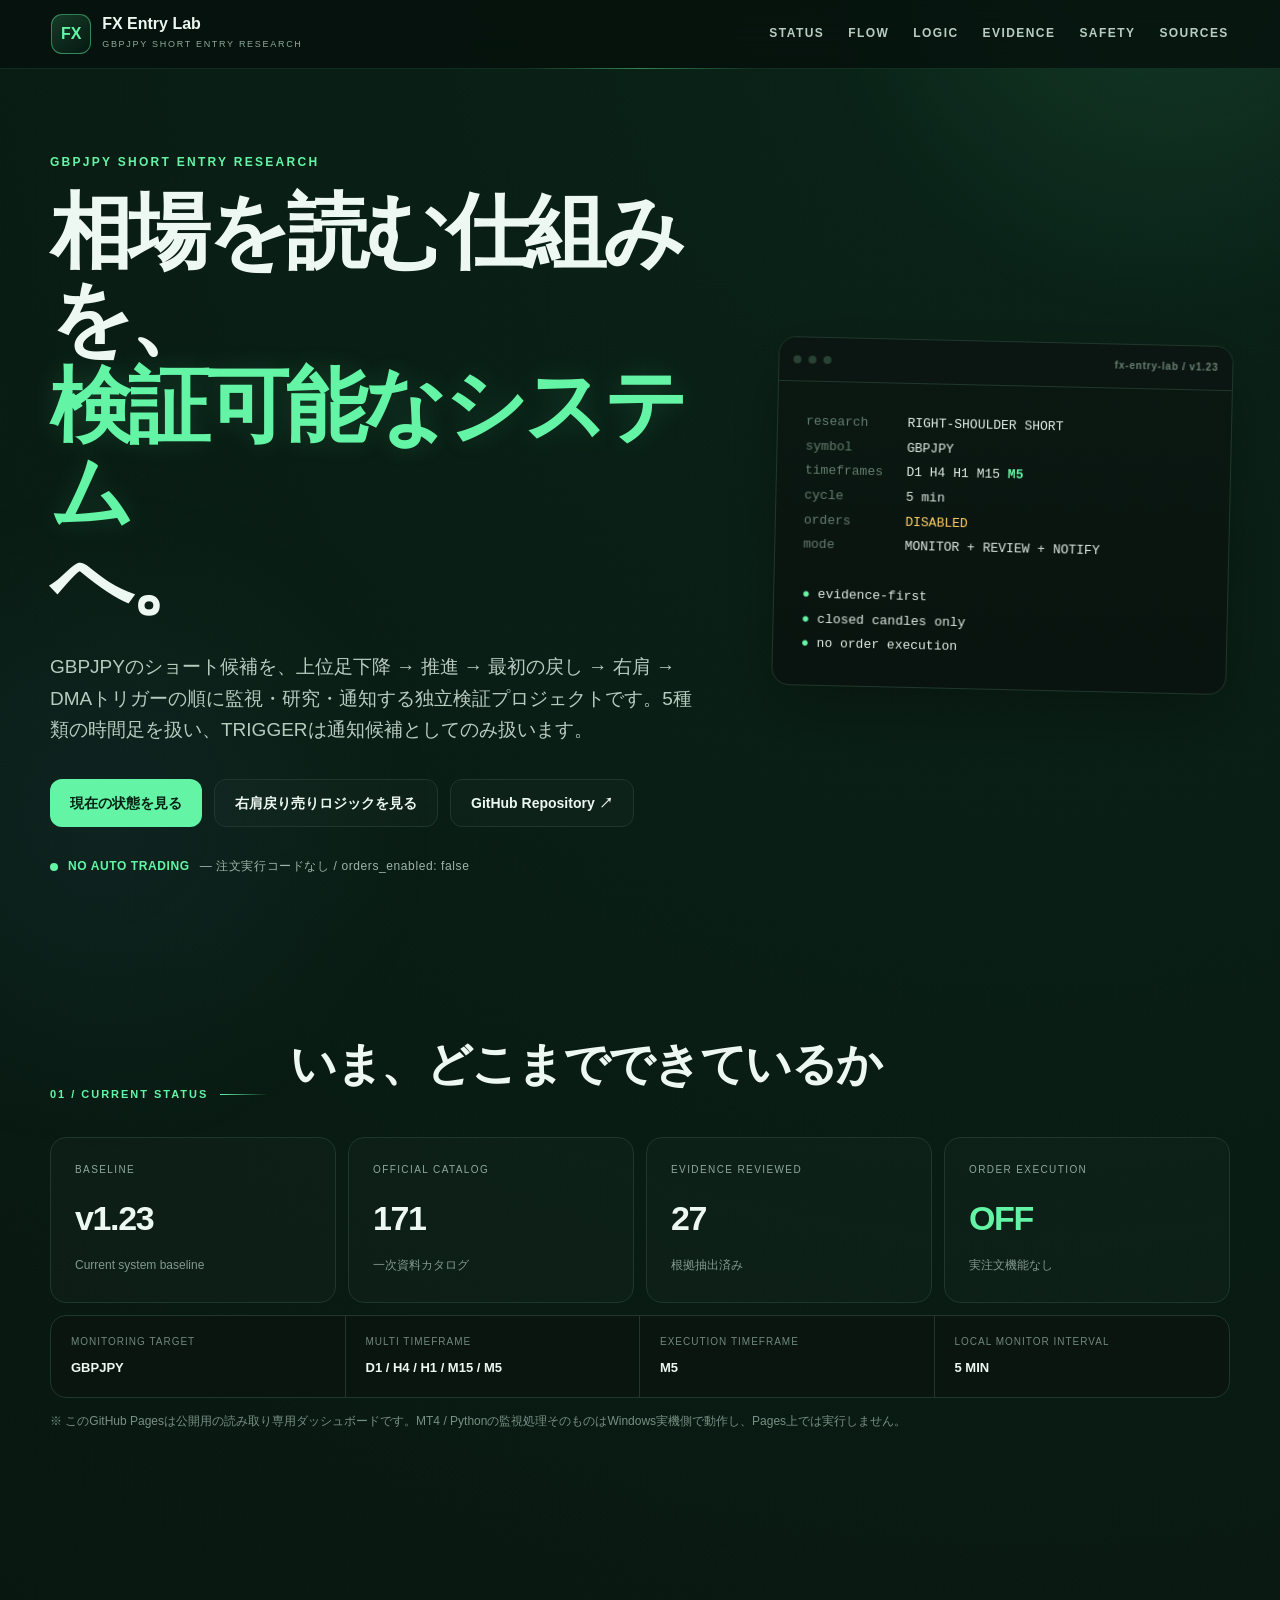
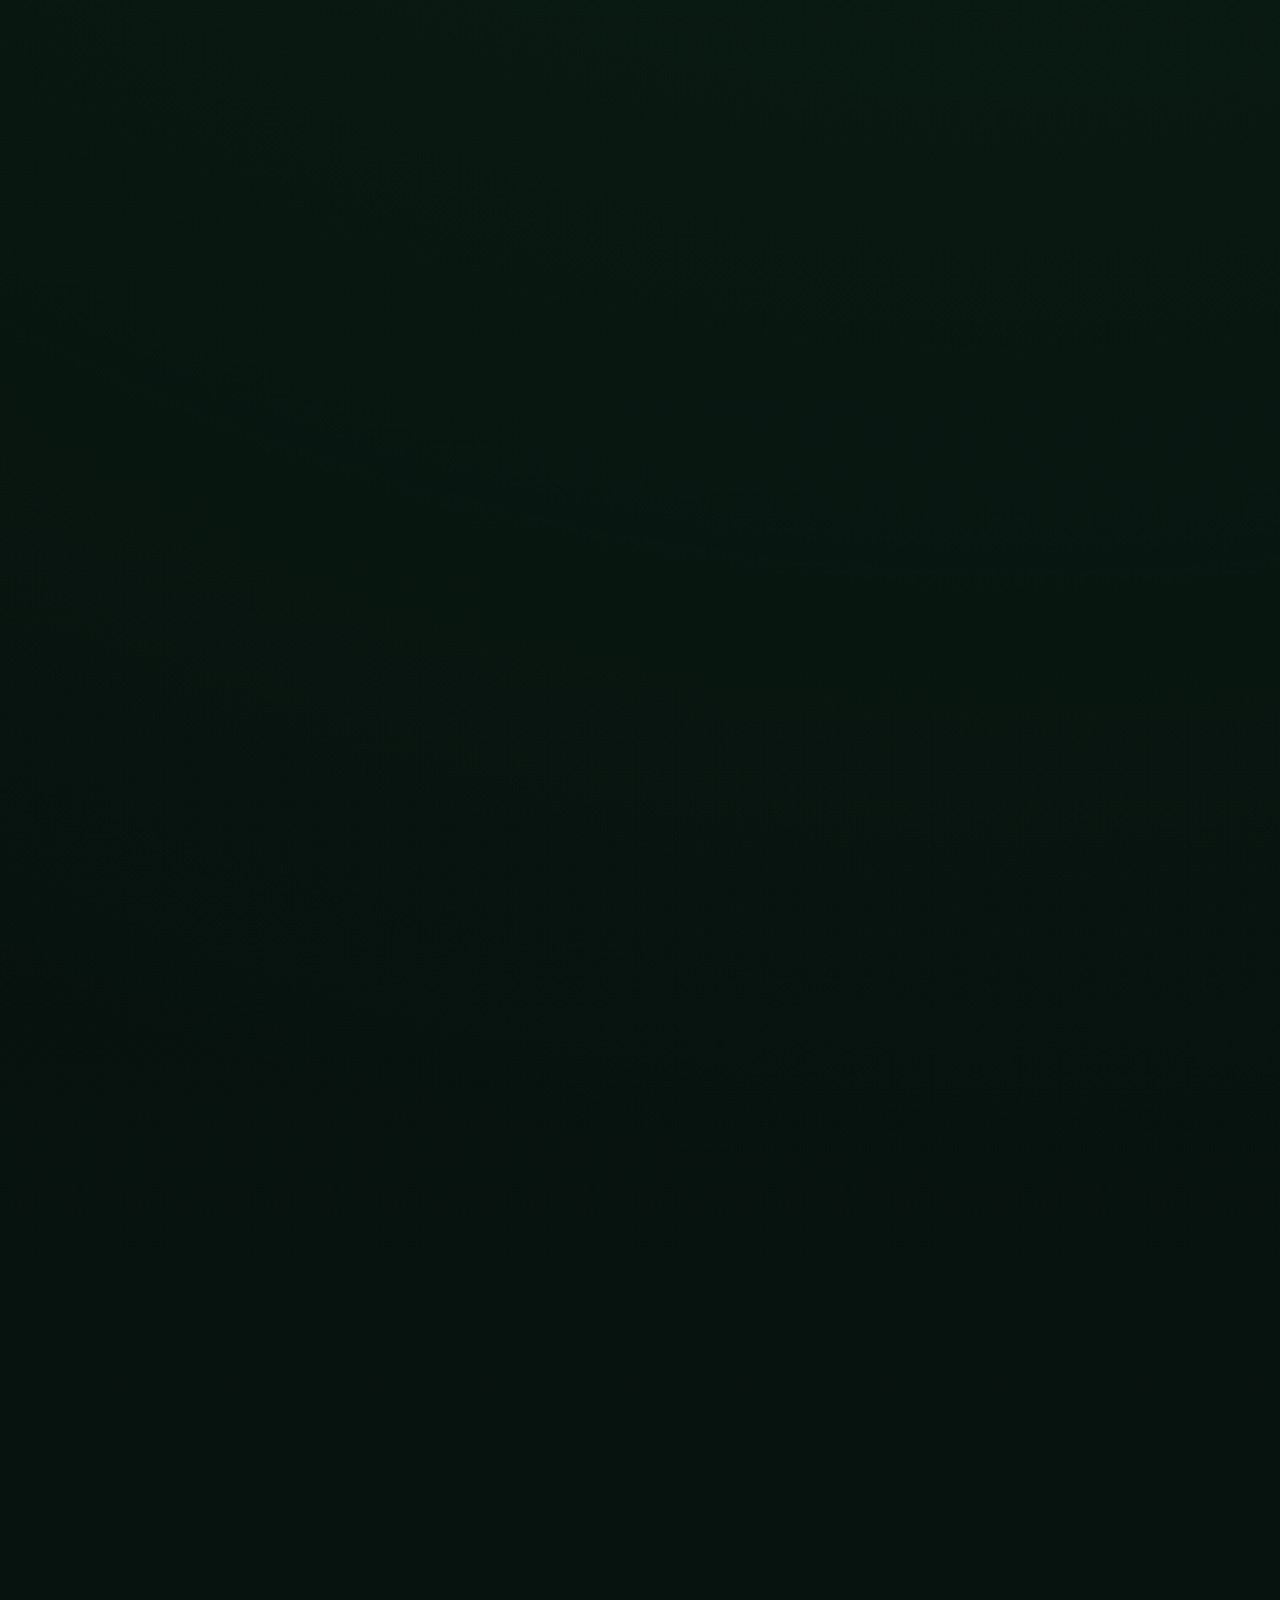
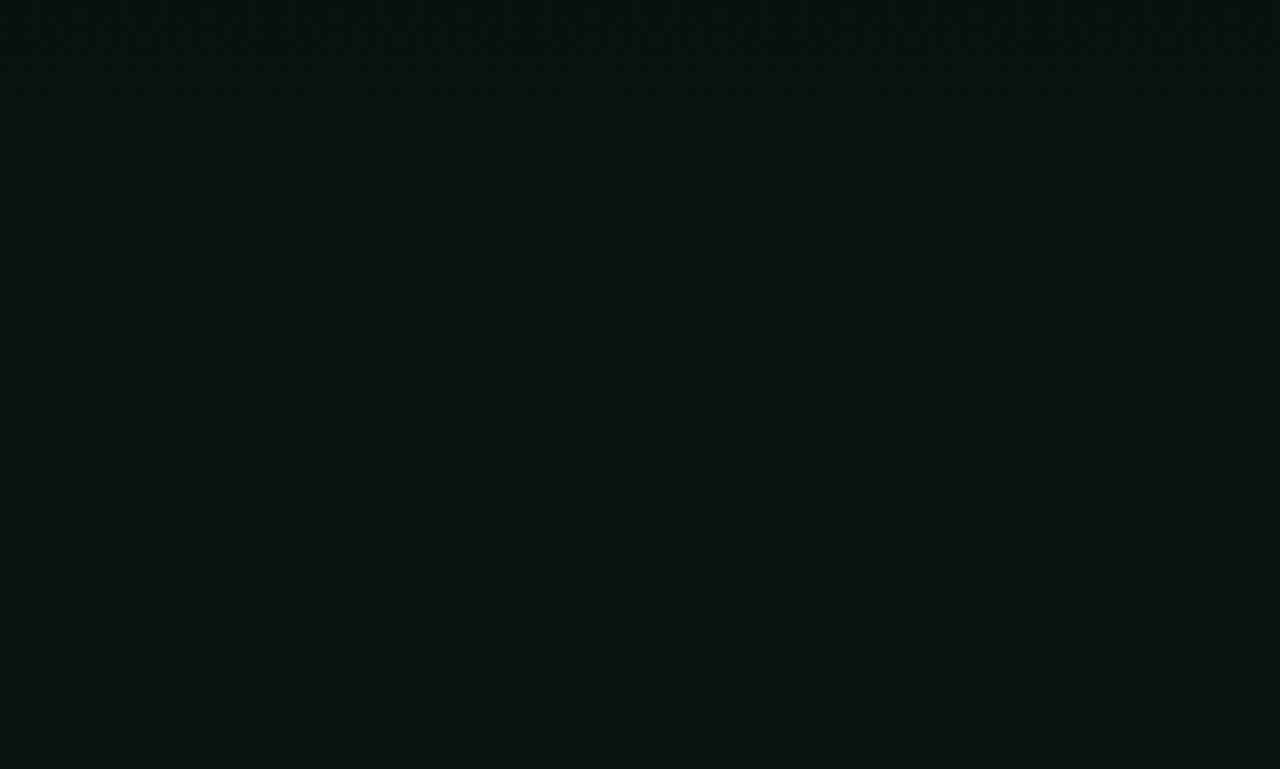
==== commit e0de32d3: "Rename project to FX Entry Lab" ====
--- a/site/index.html
+++ b/site/index.html
@@ -60,7 +60,7 @@
       <div class="stats" id="stats" aria-live="polite">
         <article class="stat"><small>BASELINE</small><strong data-key="baseline">v1.23</strong><span>Current system baseline</span></article>
         <article class="stat"><small>OFFICIAL CATALOG</small><strong data-key="catalogArticles">171</strong><span>一次資料カタログ</span></article>
-        <article class="stat"><small>EVIDENCE REVIEWED</small><strong data-key="evidenceReviewed">21</strong><span>根拠抽出済み</span></article>
+        <article class="stat"><small>EVIDENCE REVIEWED</small><strong data-key="evidenceReviewed">27</strong><span>根拠抽出済み</span></article>
         <article class="stat"><small>ORDER EXECUTION</small><strong class="safe">OFF</strong><span>実注文機能なし</span></article>
       </div>
       <div class="status-panel">
@@ -101,7 +101,7 @@
         <article><div class="icon">✓</div><h3>v1.22 Continuous Run</h3><p>MT4データ更新・監視・ローカル通知を約4時間連続で確認。</p><strong>PASS</strong></article>
         <article><div class="icon">✓</div><h3>v1.23 Automated Tests</h3><p>unittest 70件がPASS。あわせてengine check scriptも正常完了。</p><strong>PASS</strong></article>
         <article><div class="icon">✓</div><h3>Distribution Integrity</h3><p>release-critical SHA-256と安全スキャンをGitHub Actionsで検証。</p><strong>PASS</strong></article>
-        <article><div class="icon pending">…</div><h3>Windows / MT4</h3><p>SurfaceでのMQL4コンパイルと5種類時間足CSV取得は実機Evidence待ち。</p><strong class="pending-text">PENDING</strong></article>
+        <article><div class="icon">✓</div><h3>Windows / MT4</h3><p>Surface実機でMQL4コンパイル、5種類時間足CSV、約4時間41分の連続稼働を確認。通知の実画面表示だけ目視未確認。</p><strong>VERIFIED</strong></article>
       </div>
     </section>
 
@@ -122,9 +122,9 @@
     <section class="section" id="sources">
       <div class="section-head"><p>05 / PRIMARY SOURCES</p><h2>根拠は一次資料へ戻れる形で</h2></div>
       <div class="source-list">
-        <a href="https://fx-clover.com/?p=7496" target="_blank" rel="noopener noreferrer"><span>PRIMARY SOURCE</span><strong>FX-Clover / ?p=7496</strong><i>↗</i></a>
-        <a href="https://fx-clover.com/?p=8616" target="_blank" rel="noopener noreferrer"><span>PRIMARY SOURCE</span><strong>FX-Clover / ?p=8616</strong><i>↗</i></a>
-        <a href="https://fx-clover.com/?p=7924" target="_blank" rel="noopener noreferrer"><span>PRIMARY SOURCE</span><strong>FX-Clover / ?p=7924</strong><i>↗</i></a>
+        <a href="https://fx-clover.com/?p=7496" target="_blank" rel="noopener noreferrer"><span>PRIMARY SOURCE</span><strong>公式一次資料 / ?p=7496</strong><i>↗</i></a>
+        <a href="https://fx-clover.com/?p=8616" target="_blank" rel="noopener noreferrer"><span>PRIMARY SOURCE</span><strong>公式一次資料 / ?p=8616</strong><i>↗</i></a>
+        <a href="https://fx-clover.com/?p=7924" target="_blank" rel="noopener noreferrer"><span>PRIMARY SOURCE</span><strong>公式一次資料 / ?p=7924</strong><i>↗</i></a>
         <a href="https://github.com/oosaka0123-sudo/fx-clover" target="_blank" rel="noopener noreferrer"><span>SOURCE OF TRUTH</span><strong>GitHub Repository</strong><i>↗</i></a>
       </div>
     </section>
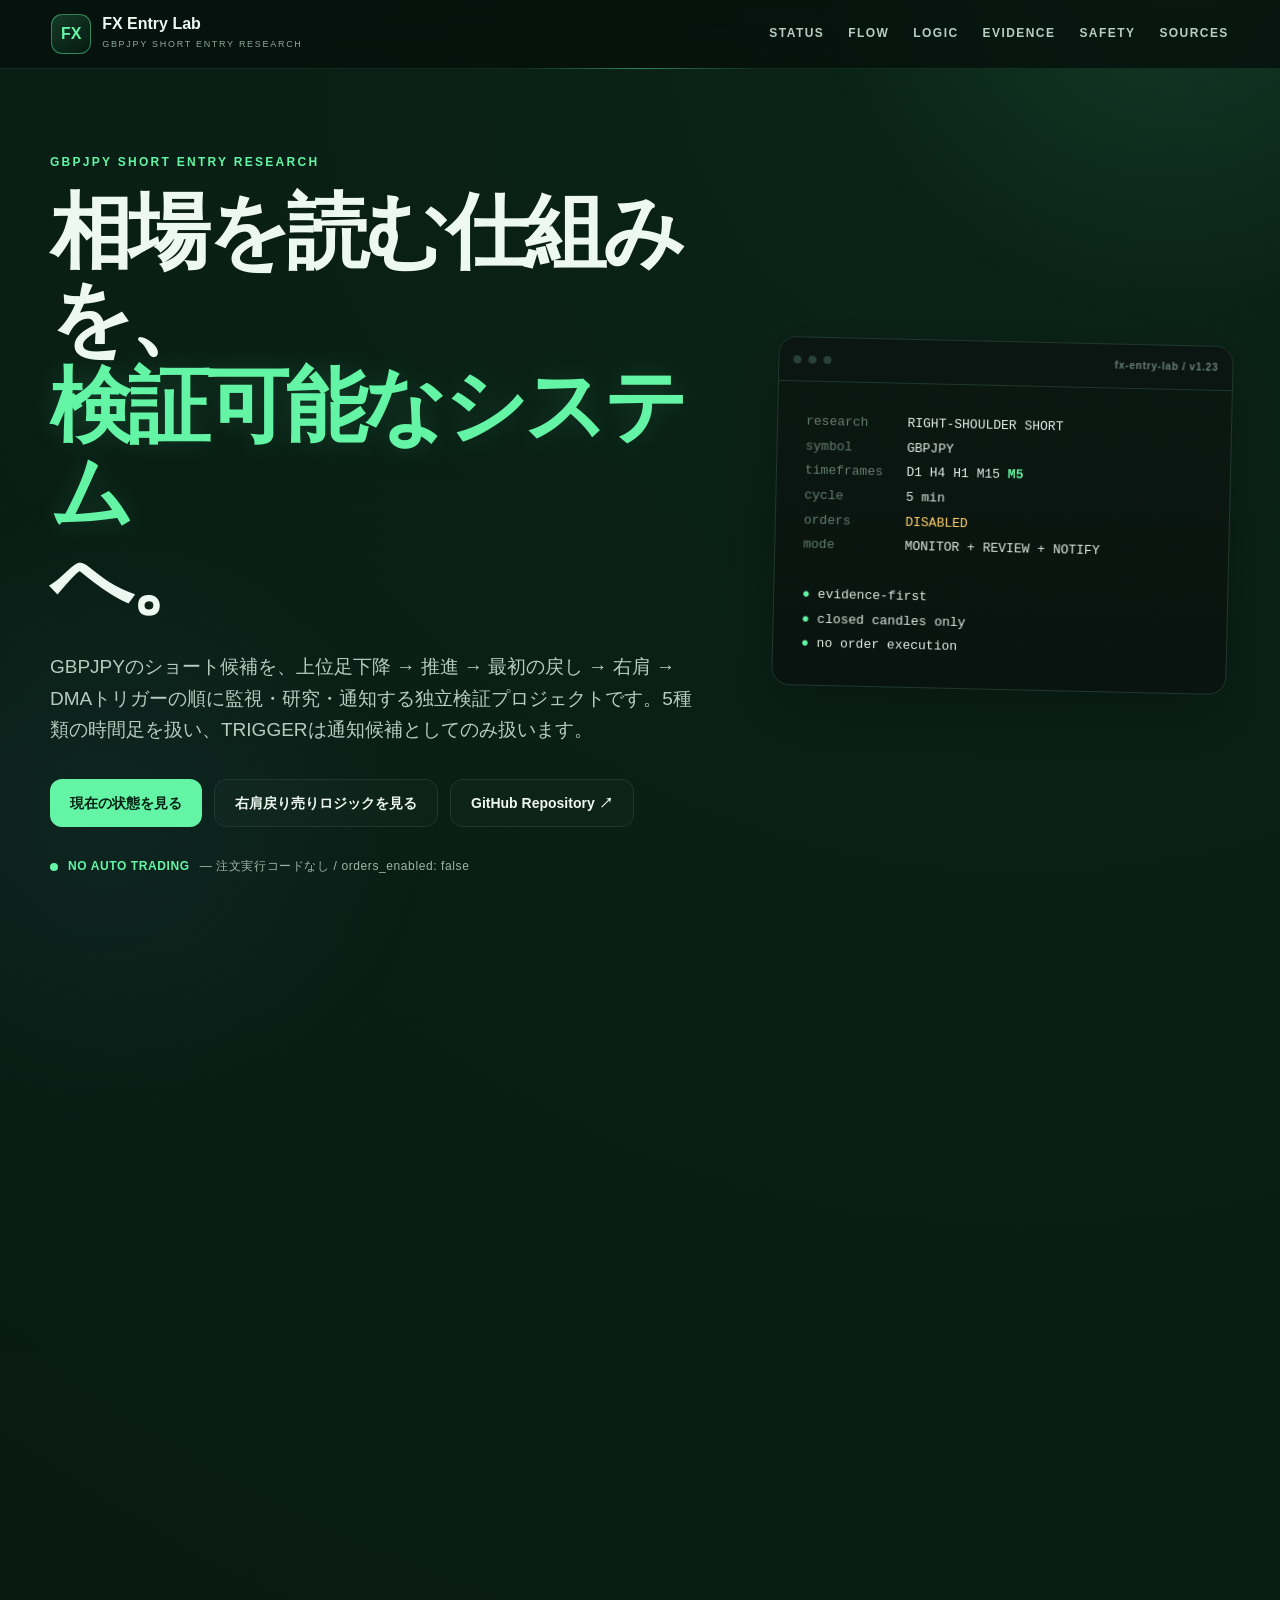
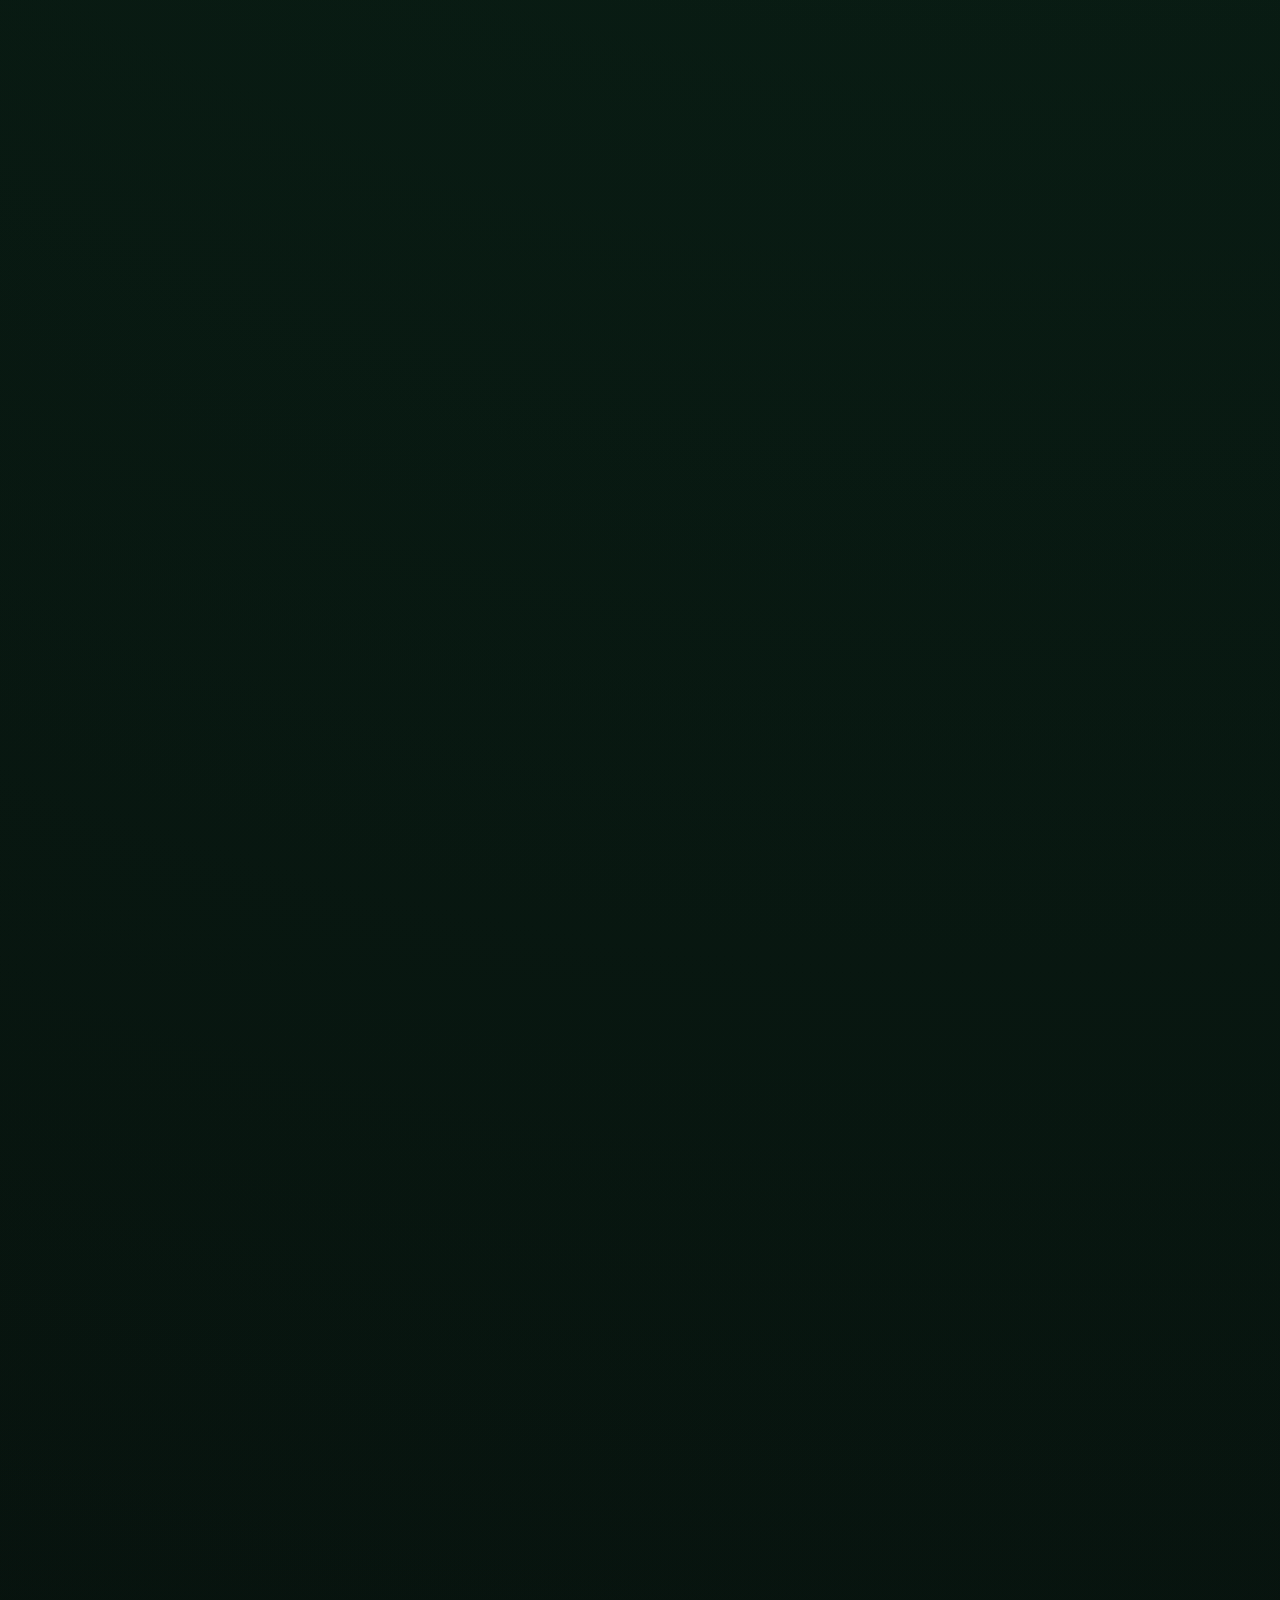
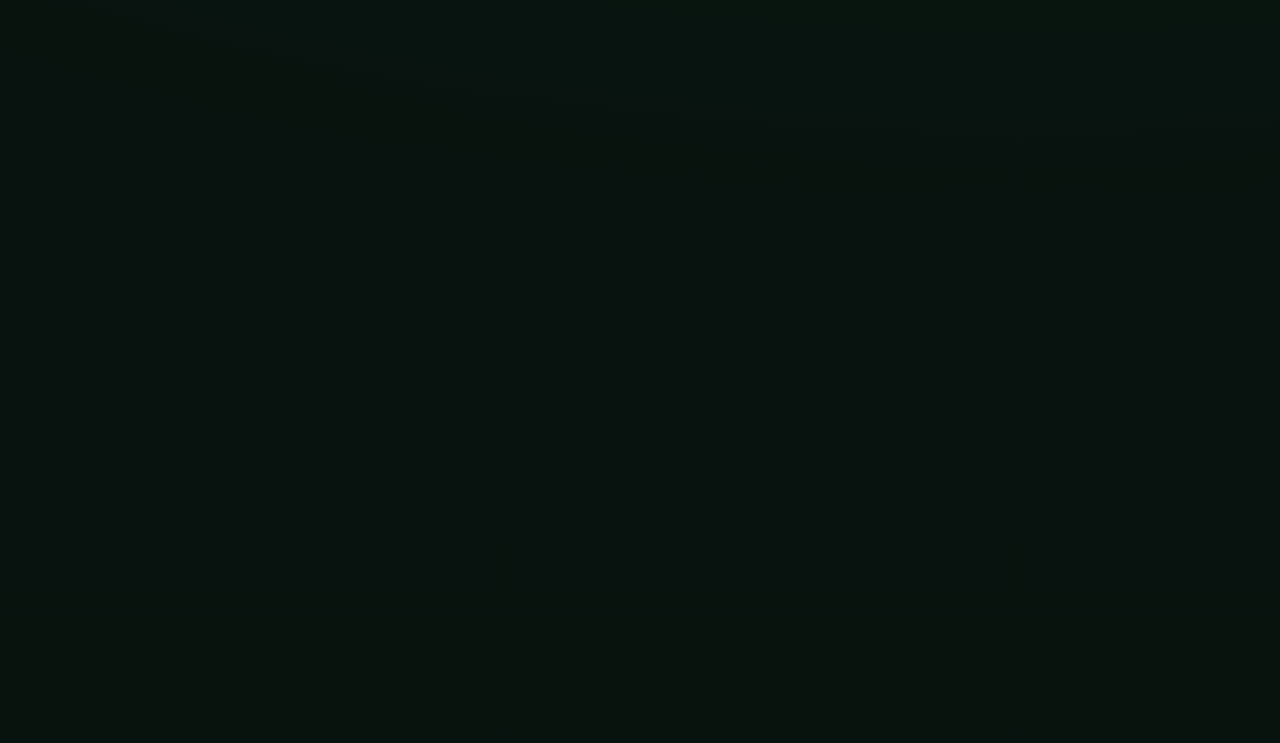
==== commit 82e0e342: "Migrate repository slug to FX Entry Lab" ====
--- a/site/index.html
+++ b/site/index.html
@@ -35,7 +35,7 @@
           <div class="hero-actions">
             <a class="button primary" href="#status">現在の状態を見る</a>
             <a class="button ghost" href="./trading-logic.html">右肩戻り売りロジックを見る</a>
-            <a class="button ghost" href="https://github.com/oosaka0123-sudo/fx-clover" target="_blank" rel="noopener noreferrer">GitHub Repository ↗</a>
+            <a class="button ghost" href="https://github.com/oosaka0123-sudo/fx-entry-lab" target="_blank" rel="noopener noreferrer">GitHub Repository ↗</a>
           </div>
           <div class="safety-line"><span class="pulse" aria-hidden="true"></span><strong>NO AUTO TRADING</strong> — 注文実行コードなし / orders_enabled: false</div>
         </div>
@@ -125,7 +125,7 @@
         <a href="https://fx-clover.com/?p=7496" target="_blank" rel="noopener noreferrer"><span>PRIMARY SOURCE</span><strong>公式一次資料 / ?p=7496</strong><i>↗</i></a>
         <a href="https://fx-clover.com/?p=8616" target="_blank" rel="noopener noreferrer"><span>PRIMARY SOURCE</span><strong>公式一次資料 / ?p=8616</strong><i>↗</i></a>
         <a href="https://fx-clover.com/?p=7924" target="_blank" rel="noopener noreferrer"><span>PRIMARY SOURCE</span><strong>公式一次資料 / ?p=7924</strong><i>↗</i></a>
-        <a href="https://github.com/oosaka0123-sudo/fx-clover" target="_blank" rel="noopener noreferrer"><span>SOURCE OF TRUTH</span><strong>GitHub Repository</strong><i>↗</i></a>
+        <a href="https://github.com/oosaka0123-sudo/fx-entry-lab" target="_blank" rel="noopener noreferrer"><span>SOURCE OF TRUTH</span><strong>GitHub Repository</strong><i>↗</i></a>
       </div>
     </section>
   </main>
